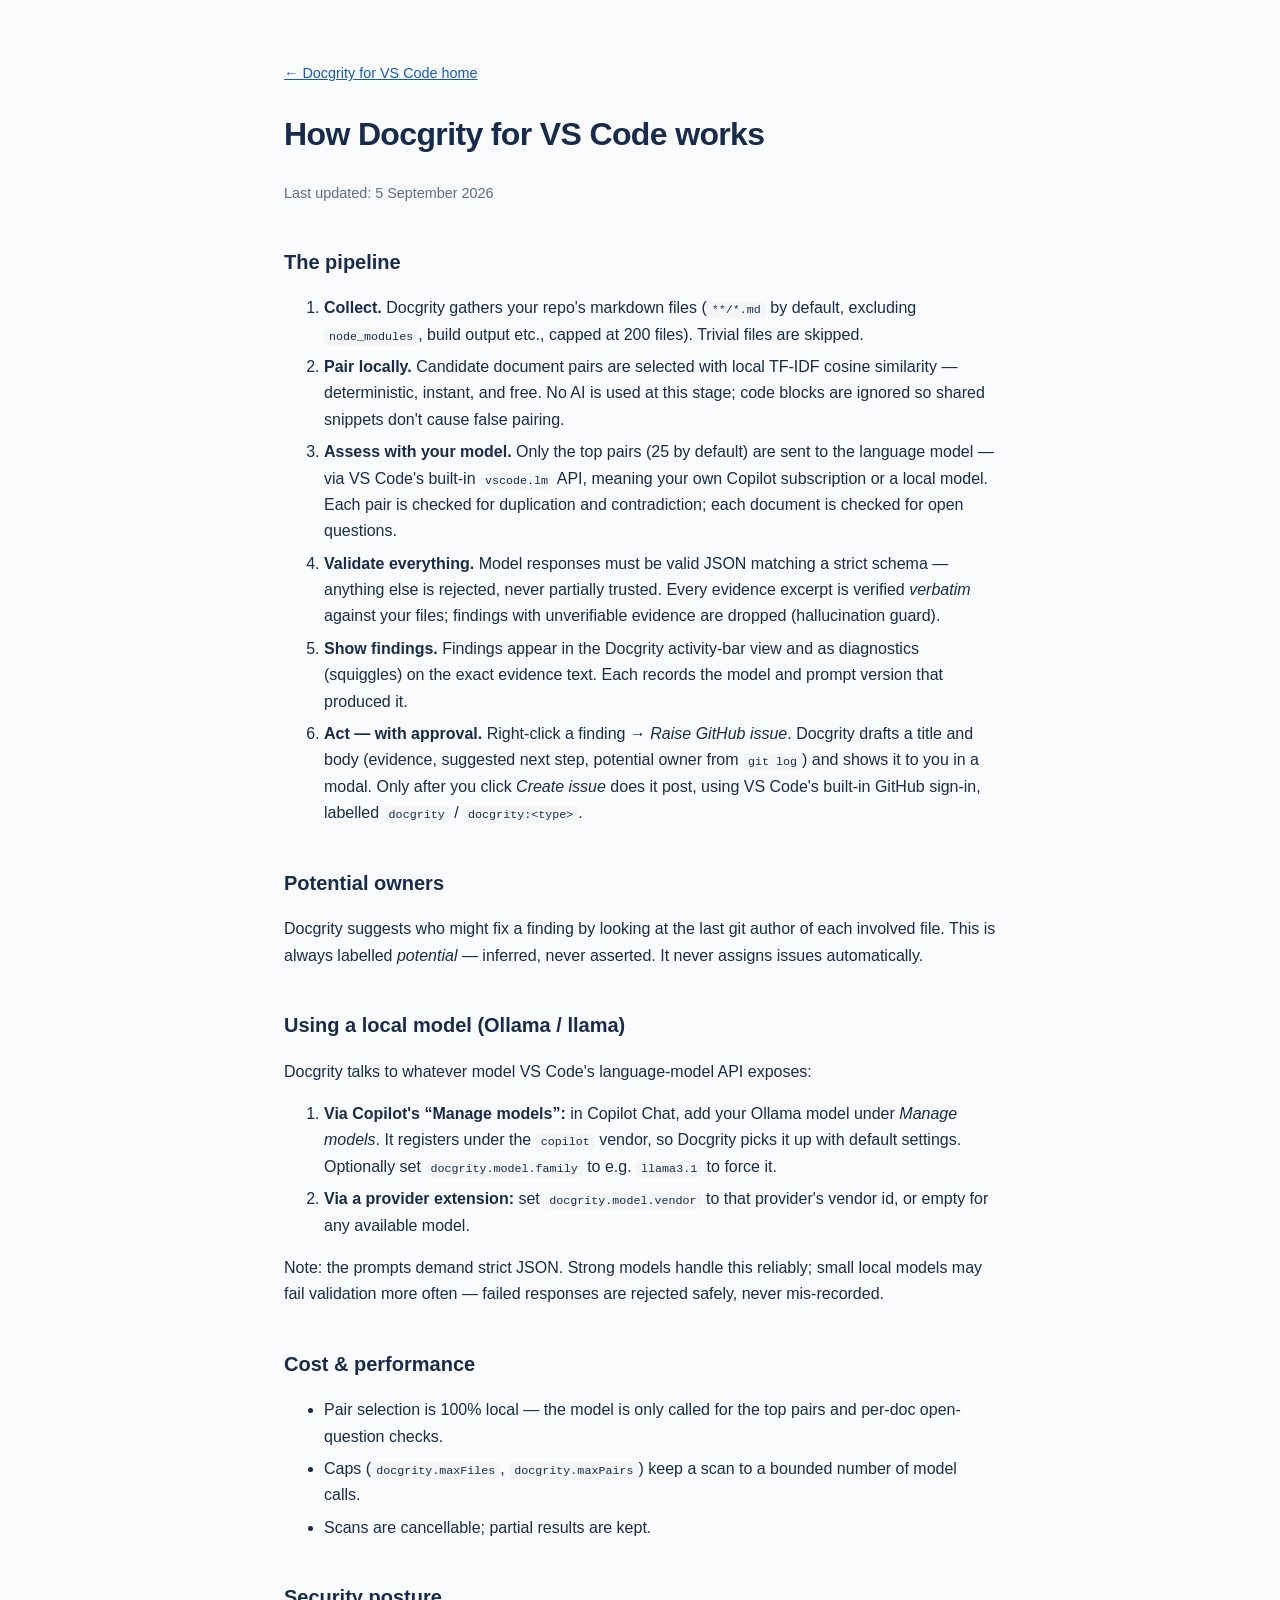
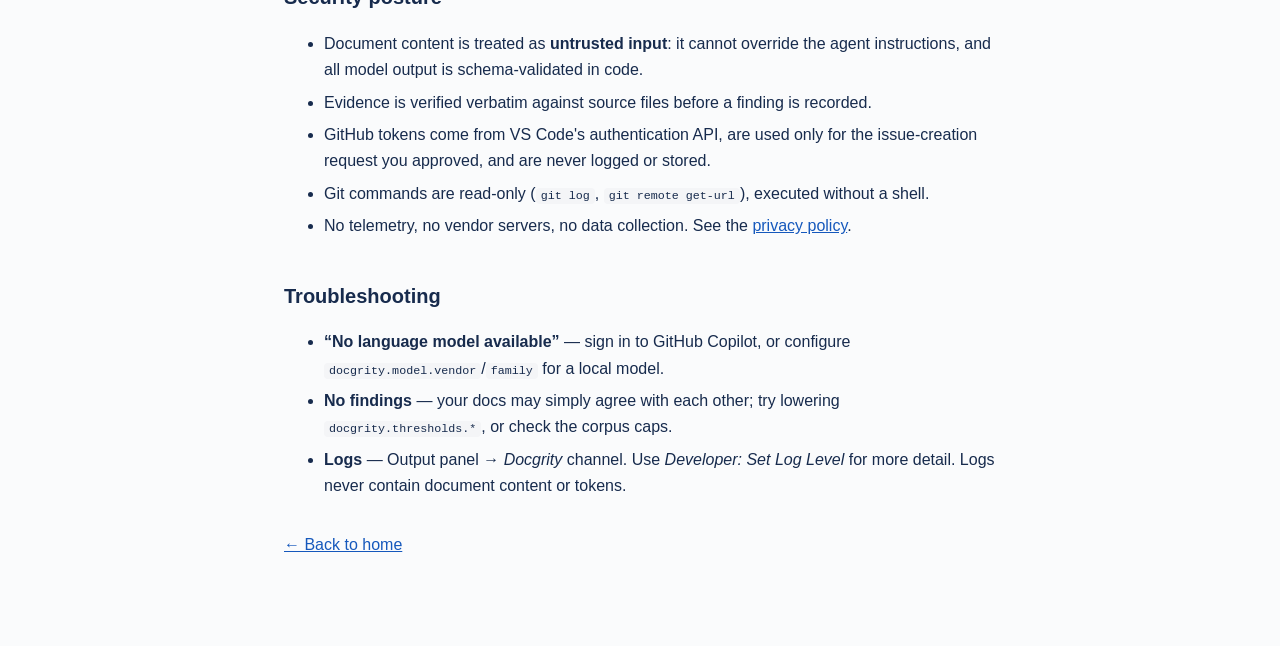
==== how-it-works.html @ 14518dd2 "Docgrity for VS Code site: setup, how it works, privacy, terms" ====
<!DOCTYPE html>
<html lang="en">
<head>
<meta charset="utf-8">
<meta name="viewport" content="width=device-width, initial-scale=1">
<title>How it works — Docgrity for VS Code</title>
<link rel="icon" type="image/png" href="logo.png">
<style>
  :root{--blue:#1558bc;--teal:#16a394;--ink:#172b4d;--muted:#5e6c84;--bg:#fafbfc}
  *{box-sizing:border-box}
  body{font-family:-apple-system,BlinkMacSystemFont,"Segoe UI",Roboto,Helvetica,Arial,sans-serif;color:var(--ink);background:var(--bg);line-height:1.65;margin:0}
  .wrap{max-width:760px;margin:0 auto;padding:48px 24px 72px}
  h1{letter-spacing:-.02em}
  h2{margin-top:2em;font-size:1.25rem}
  .updated{color:var(--muted);font-size:.9rem}
  code{background:#f4f5f7;padding:1px 5px;border-radius:4px;font-size:.9em}
  pre{background:#172b4d;color:#e6edf7;padding:14px 16px;border-radius:8px;overflow-x:auto;font-size:.88em}
  a{color:var(--blue)}
  .top{font-size:.9rem}
  ol li,ul li{margin:6px 0}
</style>
</head>
<body>
<div class="wrap">
  <p class="top"><a href="index.html">← Docgrity for VS Code home</a></p>
  <h1>How Docgrity for VS Code works</h1>
  <p class="updated">Last updated: 5 September 2026</p>

  <h2>The pipeline</h2>
  <ol>
    <li><strong>Collect.</strong> Docgrity gathers your repo's markdown files (<code>**/*.md</code> by default, excluding <code>node_modules</code>, build output etc., capped at 200 files). Trivial files are skipped.</li>
    <li><strong>Pair locally.</strong> Candidate document pairs are selected with local TF-IDF cosine similarity — deterministic, instant, and free. No AI is used at this stage; code blocks are ignored so shared snippets don't cause false pairing.</li>
    <li><strong>Assess with your model.</strong> Only the top pairs (25 by default) are sent to the language model — via VS Code's built-in <code>vscode.lm</code> API, meaning your own Copilot subscription or a local model. Each pair is checked for duplication and contradiction; each document is checked for open questions.</li>
    <li><strong>Validate everything.</strong> Model responses must be valid JSON matching a strict schema — anything else is rejected, never partially trusted. Every evidence excerpt is verified <em>verbatim</em> against your files; findings with unverifiable evidence are dropped (hallucination guard).</li>
    <li><strong>Show findings.</strong> Findings appear in the Docgrity activity-bar view and as diagnostics (squiggles) on the exact evidence text. Each records the model and prompt version that produced it.</li>
    <li><strong>Act — with approval.</strong> Right-click a finding → <em>Raise GitHub issue</em>. Docgrity drafts a title and body (evidence, suggested next step, potential owner from <code>git log</code>) and shows it to you in a modal. Only after you click <em>Create issue</em> does it post, using VS Code's built-in GitHub sign-in, labelled <code>docgrity</code> / <code>docgrity:&lt;type&gt;</code>.</li>
  </ol>

  <h2>Potential owners</h2>
  <p>Docgrity suggests who might fix a finding by looking at the last git author of each involved file. This is always labelled <em>potential</em> — inferred, never asserted. It never assigns issues automatically.</p>

  <h2 id="local-models">Using a local model (Ollama / llama)</h2>
  <p>Docgrity talks to whatever model VS Code's language-model API exposes:</p>
  <ol>
    <li><strong>Via Copilot's “Manage models”:</strong> in Copilot Chat, add your Ollama model under <em>Manage models</em>. It registers under the <code>copilot</code> vendor, so Docgrity picks it up with default settings. Optionally set <code>docgrity.model.family</code> to e.g. <code>llama3.1</code> to force it.</li>
    <li><strong>Via a provider extension:</strong> set <code>docgrity.model.vendor</code> to that provider's vendor id, or empty for any available model.</li>
  </ol>
  <p>Note: the prompts demand strict JSON. Strong models handle this reliably; small local models may fail validation more often — failed responses are rejected safely, never mis-recorded.</p>

  <h2>Cost &amp; performance</h2>
  <ul>
    <li>Pair selection is 100% local — the model is only called for the top pairs and per-doc open-question checks.</li>
    <li>Caps (<code>docgrity.maxFiles</code>, <code>docgrity.maxPairs</code>) keep a scan to a bounded number of model calls.</li>
    <li>Scans are cancellable; partial results are kept.</li>
  </ul>

  <h2>Security posture</h2>
  <ul>
    <li>Document content is treated as <strong>untrusted input</strong>: it cannot override the agent instructions, and all model output is schema-validated in code.</li>
    <li>Evidence is verified verbatim against source files before a finding is recorded.</li>
    <li>GitHub tokens come from VS Code's authentication API, are used only for the issue-creation request you approved, and are never logged or stored.</li>
    <li>Git commands are read-only (<code>git log</code>, <code>git remote get-url</code>), executed without a shell.</li>
    <li>No telemetry, no vendor servers, no data collection. See the <a href="privacy.html">privacy policy</a>.</li>
  </ul>

  <h2>Troubleshooting</h2>
  <ul>
    <li><strong>“No language model available”</strong> — sign in to GitHub Copilot, or configure <code>docgrity.model.vendor</code>/<code>family</code> for a local model.</li>
    <li><strong>No findings</strong> — your docs may simply agree with each other; try lowering <code>docgrity.thresholds.*</code>, or check the corpus caps.</li>
    <li><strong>Logs</strong> — Output panel → <em>Docgrity</em> channel. Use <em>Developer: Set Log Level</em> for more detail. Logs never contain document content or tokens.</li>
  </ul>

  <p style="margin-top:2em"><a href="index.html">← Back to home</a></p>
</div>
</body>
</html>
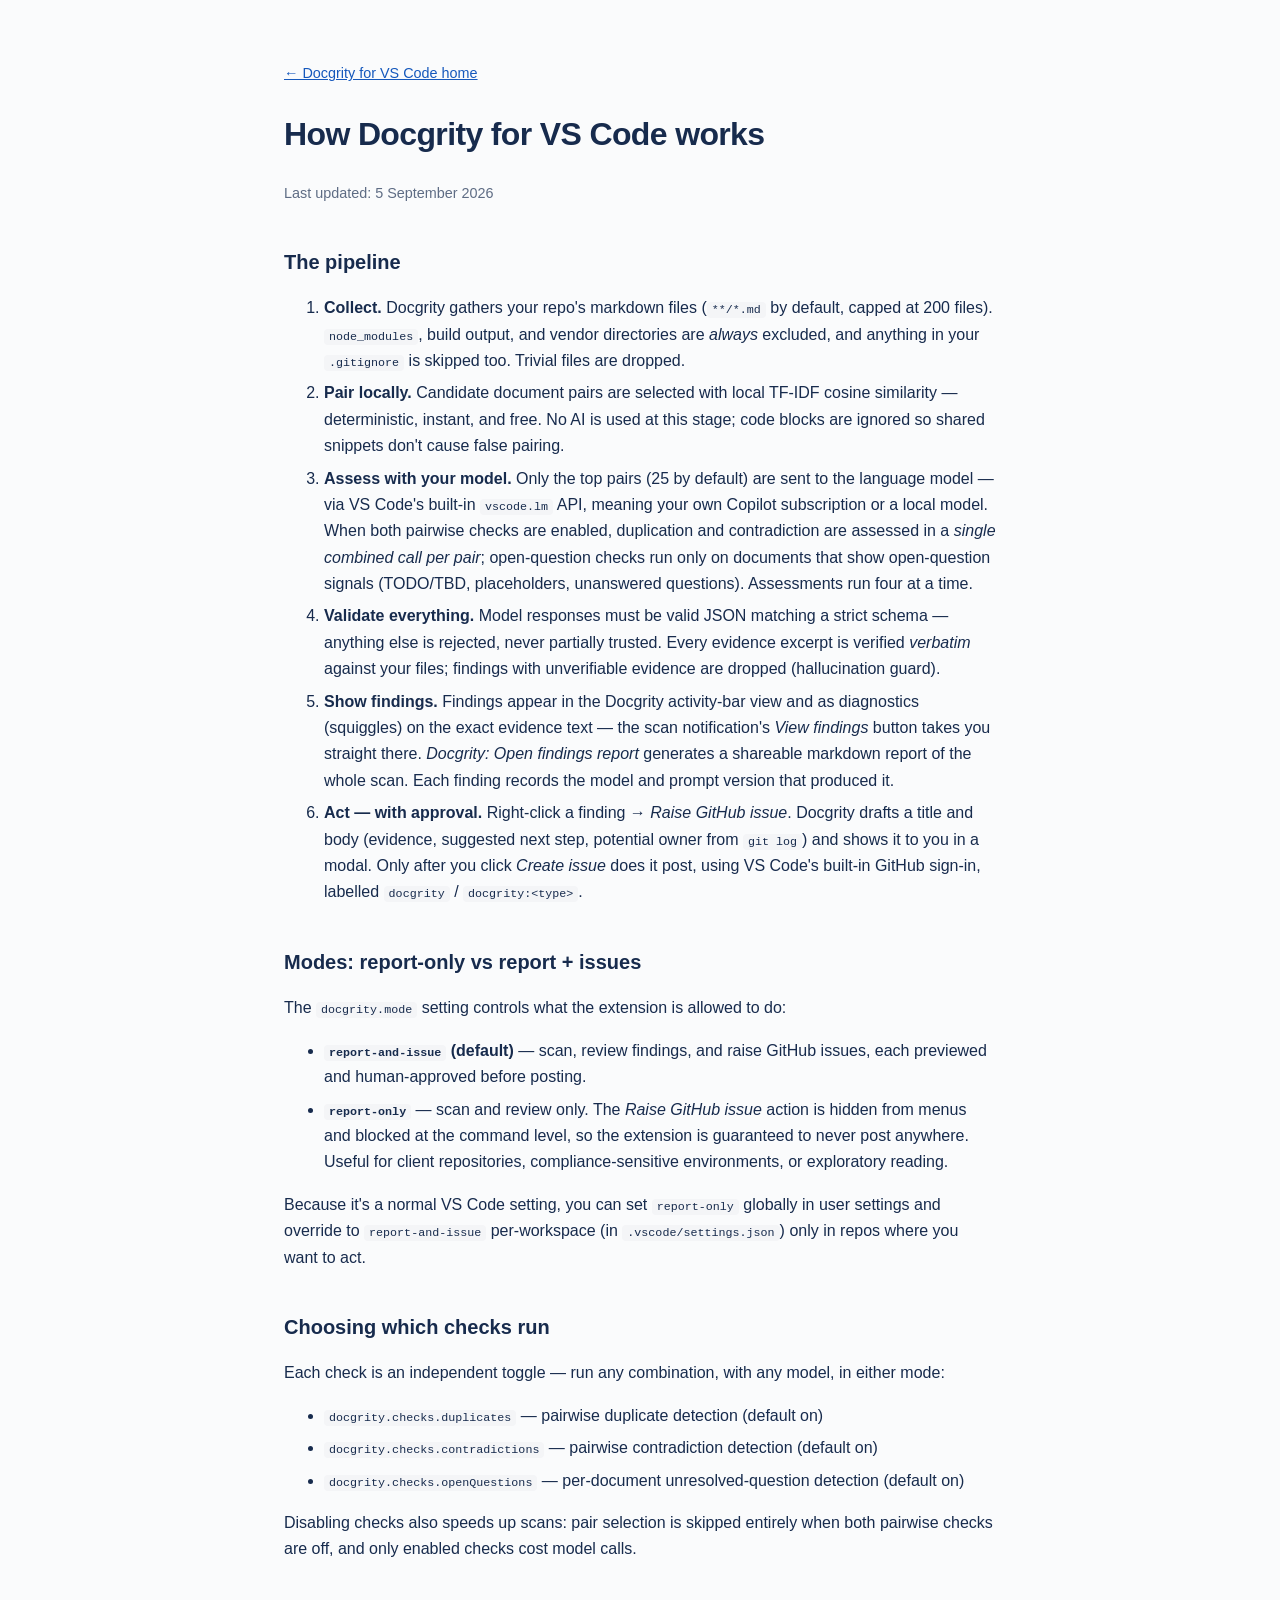
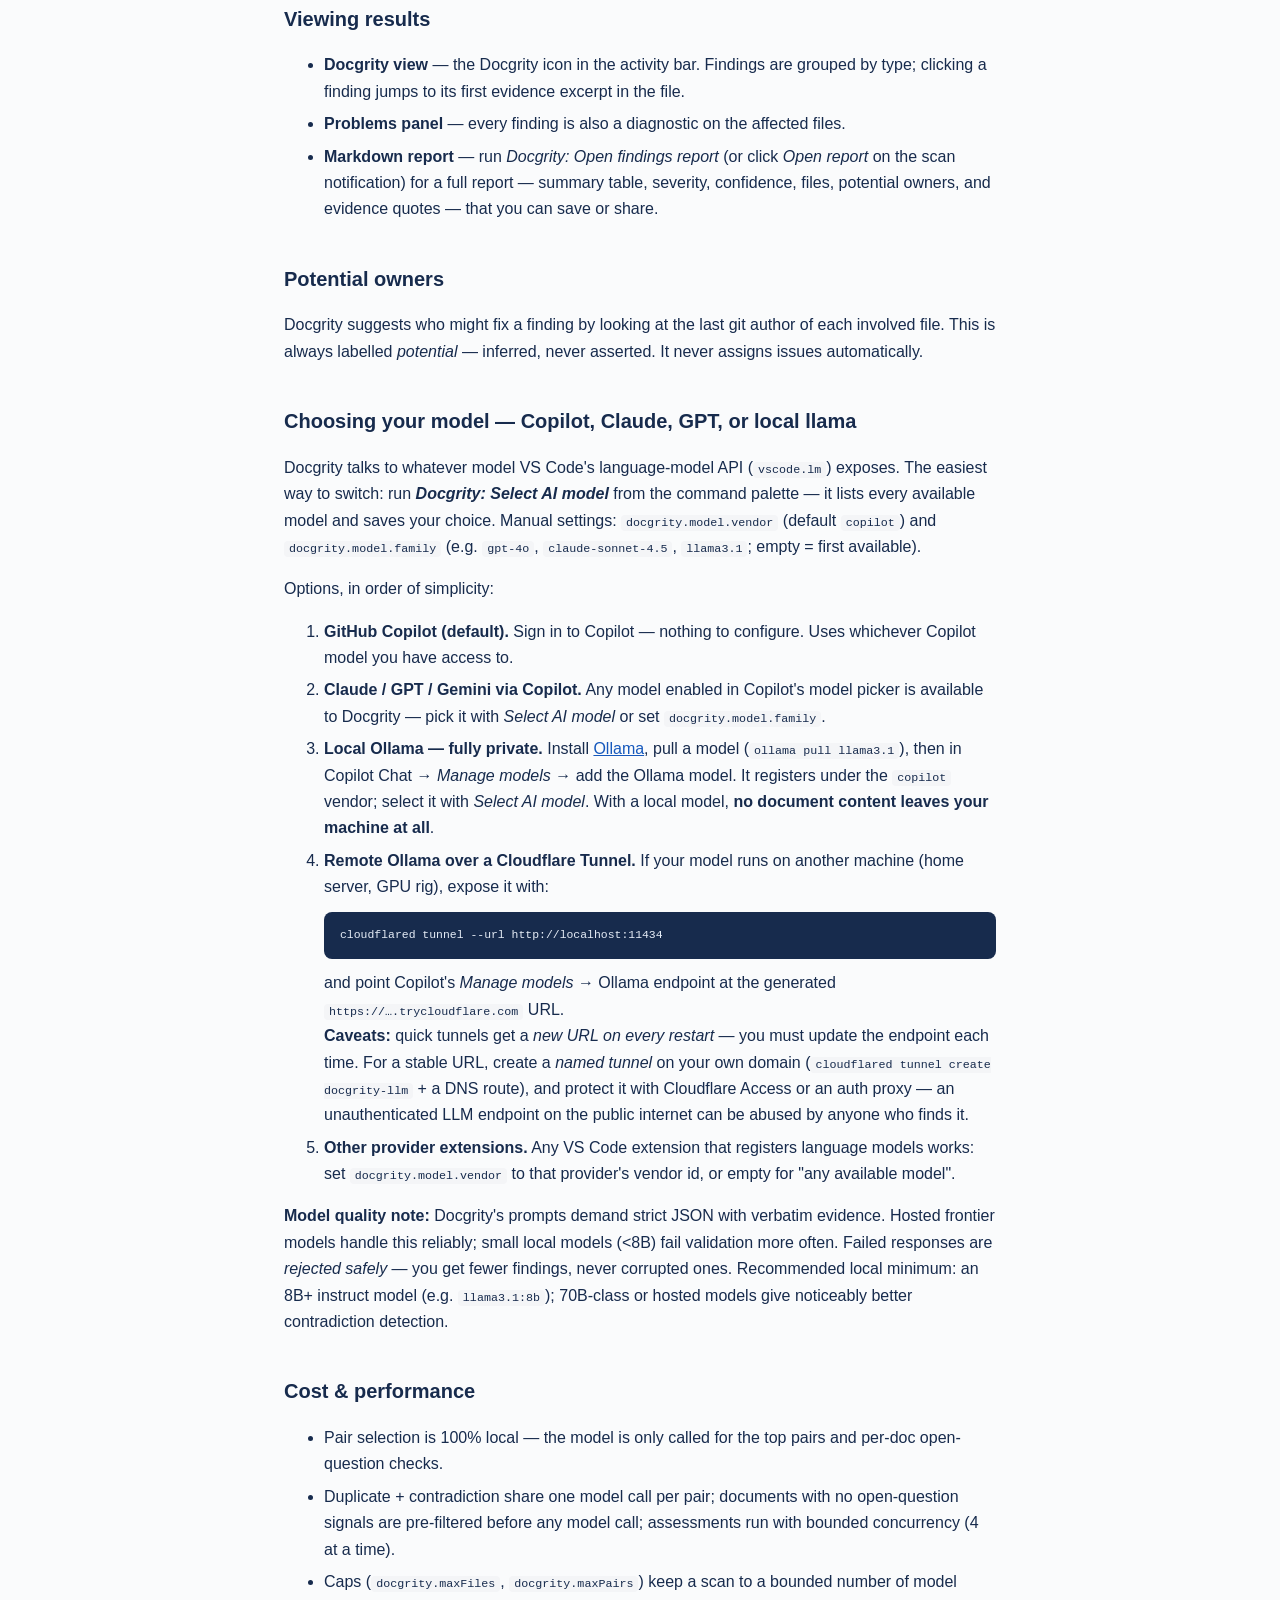
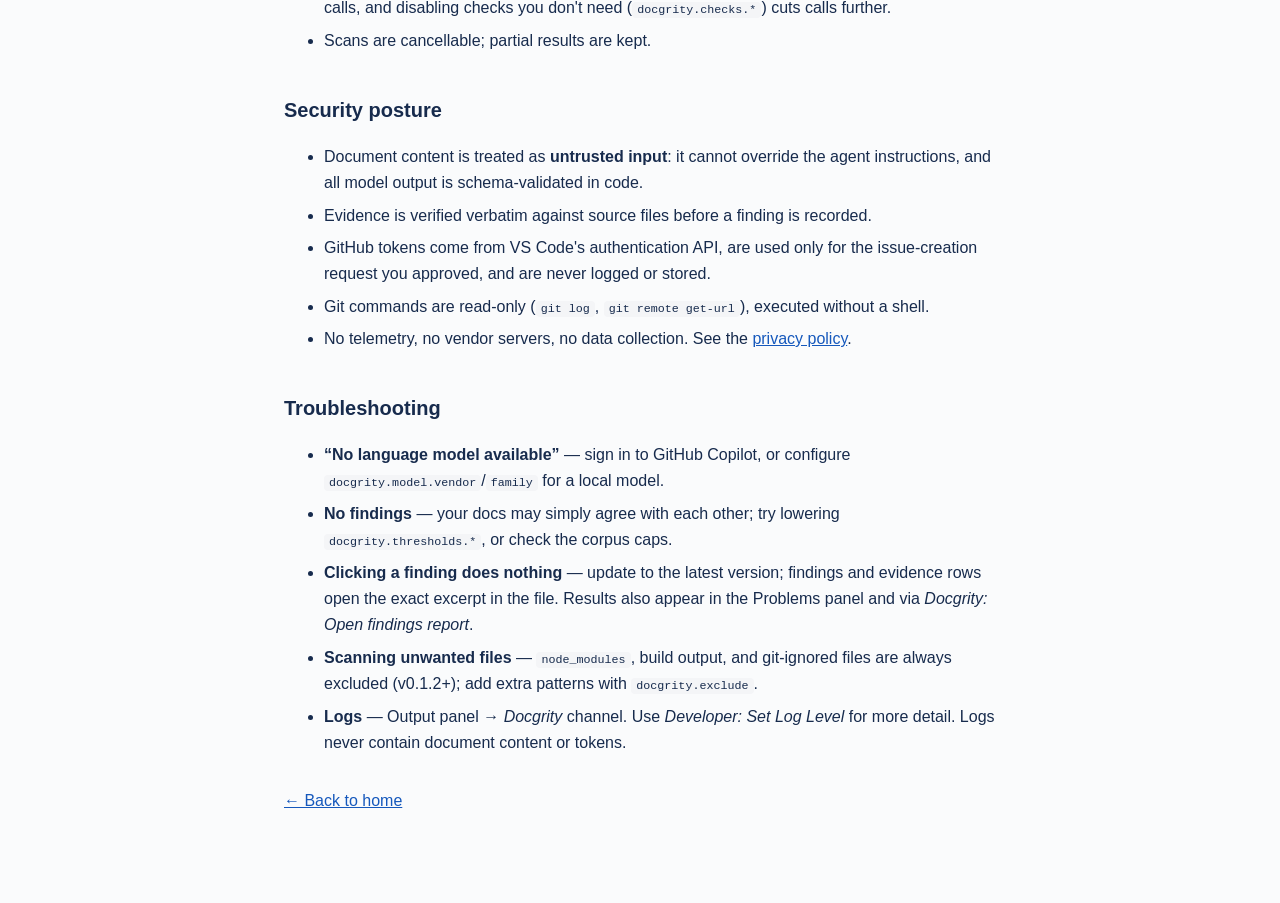
==== commit 2b024215: "Document v0.1.2: modes, per-check toggles, model options (incl. Cloudflare tunnel), markdown report," ====
--- a/how-it-works.html
+++ b/how-it-works.html
@@ -28,29 +28,75 @@
 
   <h2>The pipeline</h2>
   <ol>
-    <li><strong>Collect.</strong> Docgrity gathers your repo's markdown files (<code>**/*.md</code> by default, excluding <code>node_modules</code>, build output etc., capped at 200 files). Trivial files are skipped.</li>
+    <li><strong>Collect.</strong> Docgrity gathers your repo's markdown files (<code>**/*.md</code> by default, capped at 200 files). <code>node_modules</code>, build output, and vendor directories are <em>always</em> excluded, and anything in your <code>.gitignore</code> is skipped too. Trivial files are dropped.</li>
     <li><strong>Pair locally.</strong> Candidate document pairs are selected with local TF-IDF cosine similarity — deterministic, instant, and free. No AI is used at this stage; code blocks are ignored so shared snippets don't cause false pairing.</li>
-    <li><strong>Assess with your model.</strong> Only the top pairs (25 by default) are sent to the language model — via VS Code's built-in <code>vscode.lm</code> API, meaning your own Copilot subscription or a local model. Each pair is checked for duplication and contradiction; each document is checked for open questions.</li>
+    <li><strong>Assess with your model.</strong> Only the top pairs (25 by default) are sent to the language model — via VS Code's built-in <code>vscode.lm</code> API, meaning your own Copilot subscription or a local model. When both pairwise checks are enabled, duplication and contradiction are assessed in a <em>single combined call per pair</em>; open-question checks run only on documents that show open-question signals (TODO/TBD, placeholders, unanswered questions). Assessments run four at a time.</li>
     <li><strong>Validate everything.</strong> Model responses must be valid JSON matching a strict schema — anything else is rejected, never partially trusted. Every evidence excerpt is verified <em>verbatim</em> against your files; findings with unverifiable evidence are dropped (hallucination guard).</li>
-    <li><strong>Show findings.</strong> Findings appear in the Docgrity activity-bar view and as diagnostics (squiggles) on the exact evidence text. Each records the model and prompt version that produced it.</li>
+    <li><strong>Show findings.</strong> Findings appear in the Docgrity activity-bar view and as diagnostics (squiggles) on the exact evidence text — the scan notification's <em>View findings</em> button takes you straight there. <em>Docgrity: Open findings report</em> generates a shareable markdown report of the whole scan. Each finding records the model and prompt version that produced it.</li>
     <li><strong>Act — with approval.</strong> Right-click a finding → <em>Raise GitHub issue</em>. Docgrity drafts a title and body (evidence, suggested next step, potential owner from <code>git log</code>) and shows it to you in a modal. Only after you click <em>Create issue</em> does it post, using VS Code's built-in GitHub sign-in, labelled <code>docgrity</code> / <code>docgrity:&lt;type&gt;</code>.</li>
   </ol>
+
+  <h2>Modes: report-only vs report + issues</h2>
+  <p>The <code>docgrity.mode</code> setting controls what the extension is allowed to do:</p>
+  <ul>
+    <li><strong><code>report-and-issue</code> (default)</strong> — scan, review findings, and raise GitHub issues, each previewed and human-approved before posting.</li>
+    <li><strong><code>report-only</code></strong> — scan and review only. The <em>Raise GitHub issue</em> action is hidden from menus and blocked at the command level, so the extension is guaranteed to never post anywhere. Useful for client repositories, compliance-sensitive environments, or exploratory reading.</li>
+  </ul>
+  <p>Because it's a normal VS Code setting, you can set <code>report-only</code> globally in user
+  settings and override to <code>report-and-issue</code> per-workspace (in
+  <code>.vscode/settings.json</code>) only in repos where you want to act.</p>
+
+  <h2>Choosing which checks run</h2>
+  <p>Each check is an independent toggle — run any combination, with any model, in either mode:</p>
+  <ul>
+    <li><code>docgrity.checks.duplicates</code> — pairwise duplicate detection (default on)</li>
+    <li><code>docgrity.checks.contradictions</code> — pairwise contradiction detection (default on)</li>
+    <li><code>docgrity.checks.openQuestions</code> — per-document unresolved-question detection (default on)</li>
+  </ul>
+  <p>Disabling checks also speeds up scans: pair selection is skipped entirely when both
+  pairwise checks are off, and only enabled checks cost model calls.</p>
+
+  <h2>Viewing results</h2>
+  <ul>
+    <li><strong>Docgrity view</strong> — the Docgrity icon in the activity bar. Findings are grouped by type; clicking a finding jumps to its first evidence excerpt in the file.</li>
+    <li><strong>Problems panel</strong> — every finding is also a diagnostic on the affected files.</li>
+    <li><strong>Markdown report</strong> — run <em>Docgrity: Open findings report</em> (or click <em>Open report</em> on the scan notification) for a full report — summary table, severity, confidence, files, potential owners, and evidence quotes — that you can save or share.</li>
+  </ul>
 
   <h2>Potential owners</h2>
   <p>Docgrity suggests who might fix a finding by looking at the last git author of each involved file. This is always labelled <em>potential</em> — inferred, never asserted. It never assigns issues automatically.</p>
 
-  <h2 id="local-models">Using a local model (Ollama / llama)</h2>
-  <p>Docgrity talks to whatever model VS Code's language-model API exposes:</p>
+  <h2 id="models">Choosing your model — Copilot, Claude, GPT, or local llama</h2>
+  <p>Docgrity talks to whatever model VS Code's language-model API (<code>vscode.lm</code>) exposes.
+  The easiest way to switch: run <strong><em>Docgrity: Select AI model</em></strong> from the command
+  palette — it lists every available model and saves your choice. Manual settings:
+  <code>docgrity.model.vendor</code> (default <code>copilot</code>) and
+  <code>docgrity.model.family</code> (e.g. <code>gpt-4o</code>, <code>claude-sonnet-4.5</code>,
+  <code>llama3.1</code>; empty = first available).</p>
+
+  <p>Options, in order of simplicity:</p>
   <ol>
-    <li><strong>Via Copilot's “Manage models”:</strong> in Copilot Chat, add your Ollama model under <em>Manage models</em>. It registers under the <code>copilot</code> vendor, so Docgrity picks it up with default settings. Optionally set <code>docgrity.model.family</code> to e.g. <code>llama3.1</code> to force it.</li>
-    <li><strong>Via a provider extension:</strong> set <code>docgrity.model.vendor</code> to that provider's vendor id, or empty for any available model.</li>
+    <li><strong>GitHub Copilot (default).</strong> Sign in to Copilot — nothing to configure. Uses whichever Copilot model you have access to.</li>
+    <li><strong>Claude / GPT / Gemini via Copilot.</strong> Any model enabled in Copilot's model picker is available to Docgrity — pick it with <em>Select AI model</em> or set <code>docgrity.model.family</code>.</li>
+    <li id="local-models"><strong>Local Ollama — fully private.</strong> Install <a href="https://ollama.com">Ollama</a>, pull a model (<code>ollama pull llama3.1</code>), then in Copilot Chat → <em>Manage models</em> → add the Ollama model. It registers under the <code>copilot</code> vendor; select it with <em>Select AI model</em>. With a local model, <strong>no document content leaves your machine at all</strong>.</li>
+    <li><strong>Remote Ollama over a Cloudflare Tunnel.</strong> If your model runs on another machine (home server, GPU rig), expose it with:
+      <pre>cloudflared tunnel --url http://localhost:11434</pre>
+      and point Copilot's <em>Manage models</em> → Ollama endpoint at the generated <code>https://….trycloudflare.com</code> URL.
+      <br><strong>Caveats:</strong> quick tunnels get a <em>new URL on every restart</em> — you must update the endpoint each time. For a stable URL, create a <em>named tunnel</em> on your own domain (<code>cloudflared tunnel create docgrity-llm</code> + a DNS route), and protect it with Cloudflare Access or an auth proxy — an unauthenticated LLM endpoint on the public internet can be abused by anyone who finds it.</li>
+    <li><strong>Other provider extensions.</strong> Any VS Code extension that registers language models works: set <code>docgrity.model.vendor</code> to that provider's vendor id, or empty for "any available model".</li>
   </ol>
-  <p>Note: the prompts demand strict JSON. Strong models handle this reliably; small local models may fail validation more often — failed responses are rejected safely, never mis-recorded.</p>
+
+  <p><strong>Model quality note:</strong> Docgrity's prompts demand strict JSON with verbatim evidence.
+  Hosted frontier models handle this reliably; small local models (&lt;8B) fail validation more often.
+  Failed responses are <em>rejected safely</em> — you get fewer findings, never corrupted ones.
+  Recommended local minimum: an 8B+ instruct model (e.g. <code>llama3.1:8b</code>); 70B-class or hosted
+  models give noticeably better contradiction detection.</p>
 
   <h2>Cost &amp; performance</h2>
   <ul>
     <li>Pair selection is 100% local — the model is only called for the top pairs and per-doc open-question checks.</li>
-    <li>Caps (<code>docgrity.maxFiles</code>, <code>docgrity.maxPairs</code>) keep a scan to a bounded number of model calls.</li>
+    <li>Duplicate + contradiction share one model call per pair; documents with no open-question signals are pre-filtered before any model call; assessments run with bounded concurrency (4 at a time).</li>
+    <li>Caps (<code>docgrity.maxFiles</code>, <code>docgrity.maxPairs</code>) keep a scan to a bounded number of model calls, and disabling checks you don't need (<code>docgrity.checks.*</code>) cuts calls further.</li>
     <li>Scans are cancellable; partial results are kept.</li>
   </ul>
 
@@ -67,6 +113,8 @@
   <ul>
     <li><strong>“No language model available”</strong> — sign in to GitHub Copilot, or configure <code>docgrity.model.vendor</code>/<code>family</code> for a local model.</li>
     <li><strong>No findings</strong> — your docs may simply agree with each other; try lowering <code>docgrity.thresholds.*</code>, or check the corpus caps.</li>
+    <li><strong>Clicking a finding does nothing</strong> — update to the latest version; findings and evidence rows open the exact excerpt in the file. Results also appear in the Problems panel and via <em>Docgrity: Open findings report</em>.</li>
+    <li><strong>Scanning unwanted files</strong> — <code>node_modules</code>, build output, and git-ignored files are always excluded (v0.1.2+); add extra patterns with <code>docgrity.exclude</code>.</li>
     <li><strong>Logs</strong> — Output panel → <em>Docgrity</em> channel. Use <em>Developer: Set Log Level</em> for more detail. Logs never contain document content or tokens.</li>
   </ul>
 
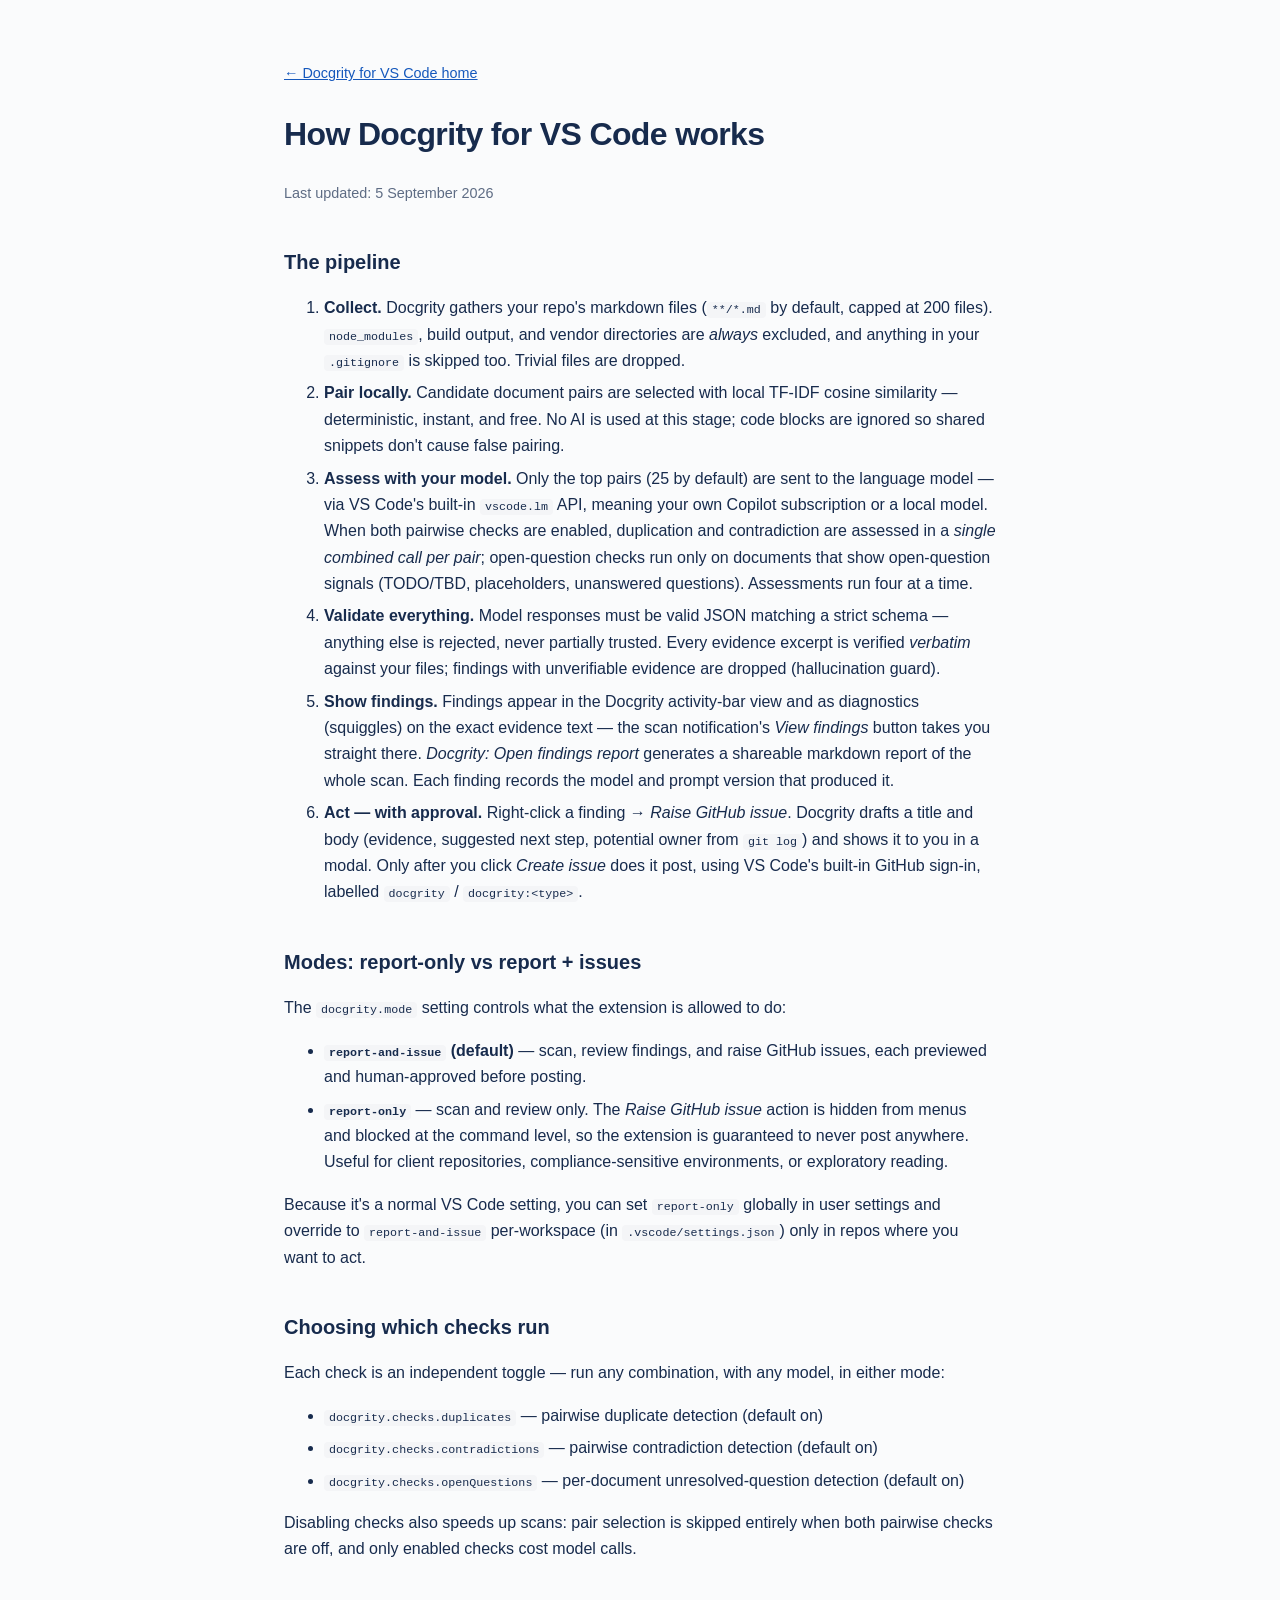
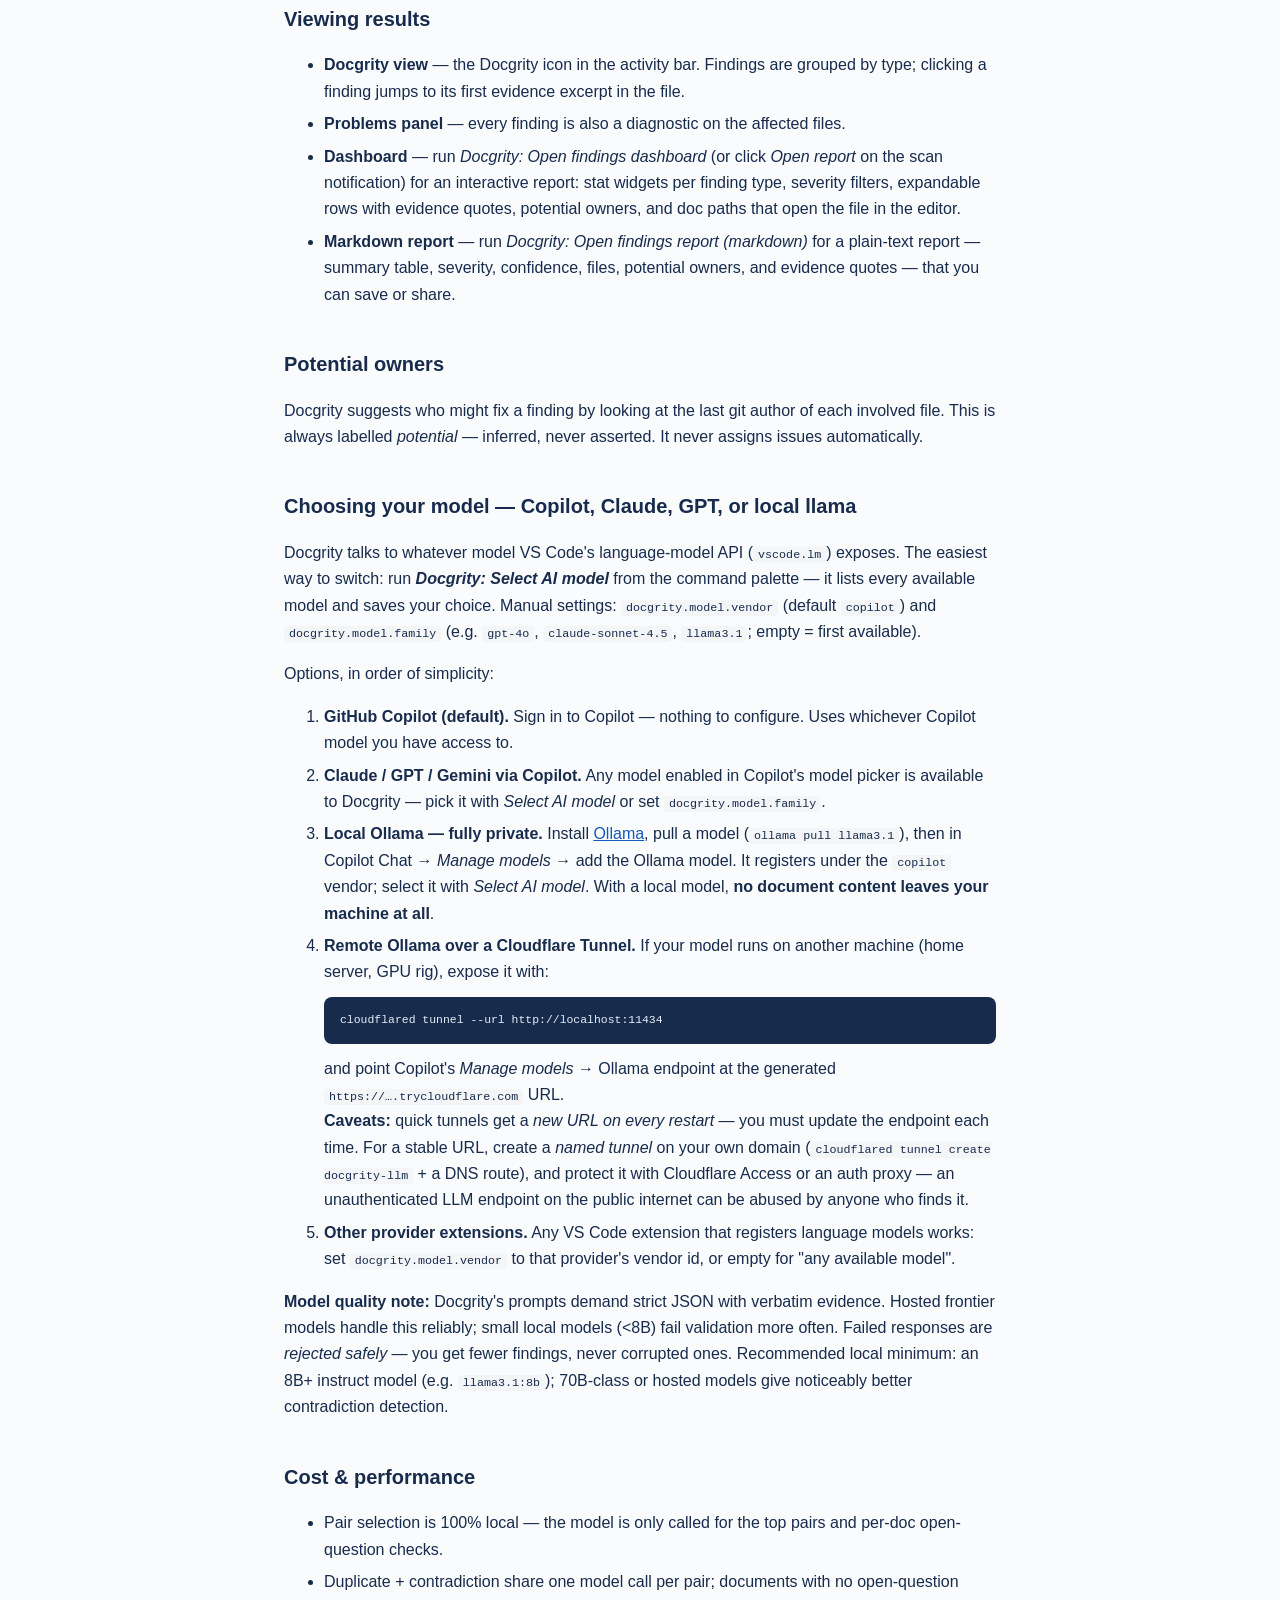
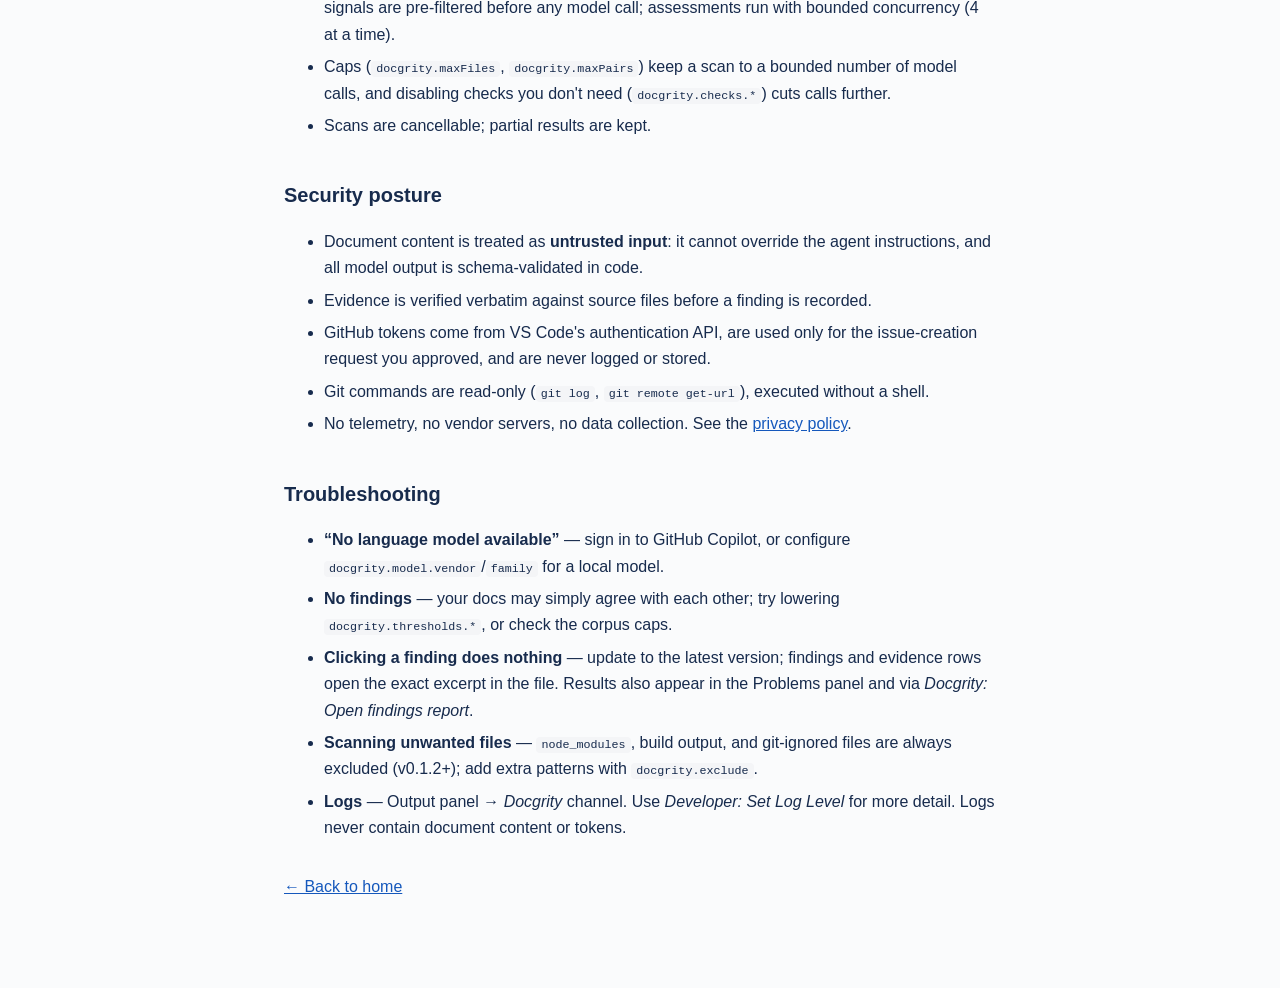
==== commit 6f4a0f70: "Add CLI/Action section (npm i -g docgrity); document findings dashboard" ====
--- a/how-it-works.html
+++ b/how-it-works.html
@@ -60,7 +60,8 @@
   <ul>
     <li><strong>Docgrity view</strong> — the Docgrity icon in the activity bar. Findings are grouped by type; clicking a finding jumps to its first evidence excerpt in the file.</li>
     <li><strong>Problems panel</strong> — every finding is also a diagnostic on the affected files.</li>
-    <li><strong>Markdown report</strong> — run <em>Docgrity: Open findings report</em> (or click <em>Open report</em> on the scan notification) for a full report — summary table, severity, confidence, files, potential owners, and evidence quotes — that you can save or share.</li>
+    <li><strong>Dashboard</strong> — run <em>Docgrity: Open findings dashboard</em> (or click <em>Open report</em> on the scan notification) for an interactive report: stat widgets per finding type, severity filters, expandable rows with evidence quotes, potential owners, and doc paths that open the file in the editor.</li>
+    <li><strong>Markdown report</strong> — run <em>Docgrity: Open findings report (markdown)</em> for a plain-text report — summary table, severity, confidence, files, potential owners, and evidence quotes — that you can save or share.</li>
   </ul>
 
   <h2>Potential owners</h2>
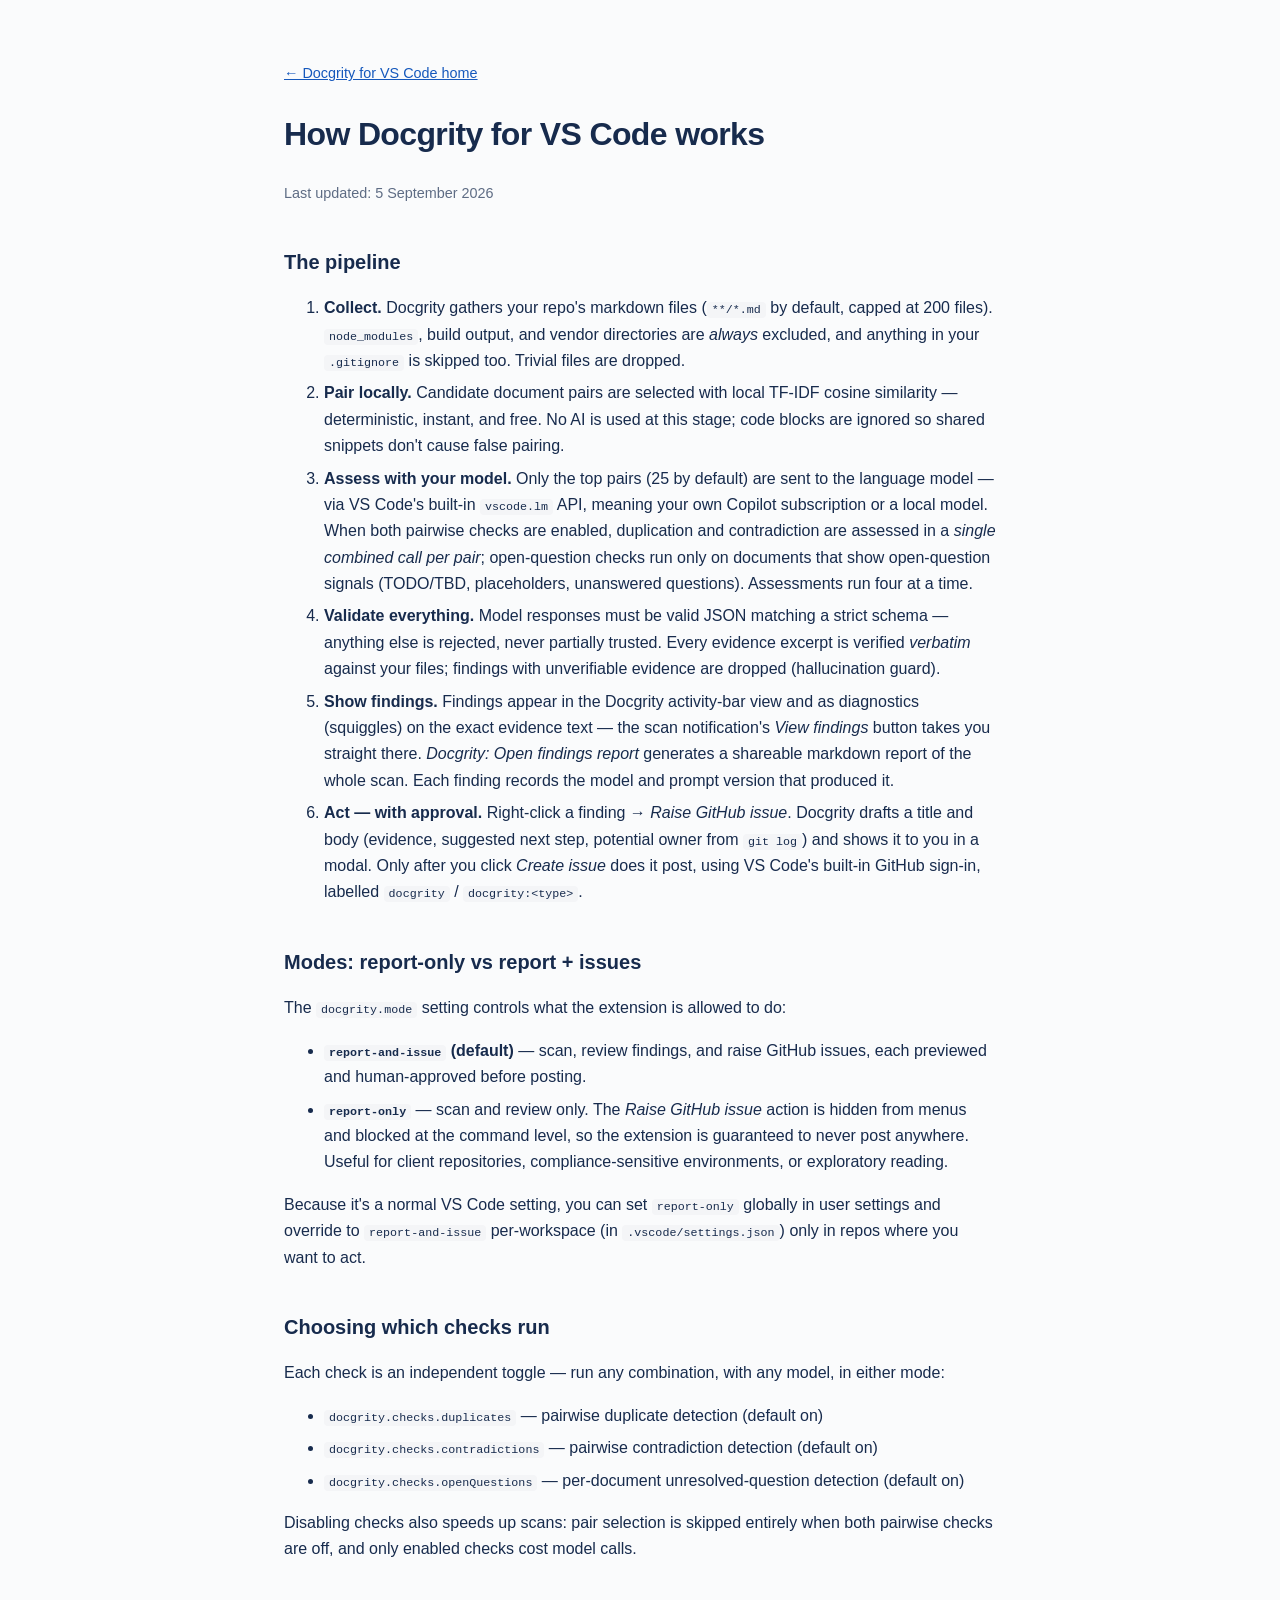
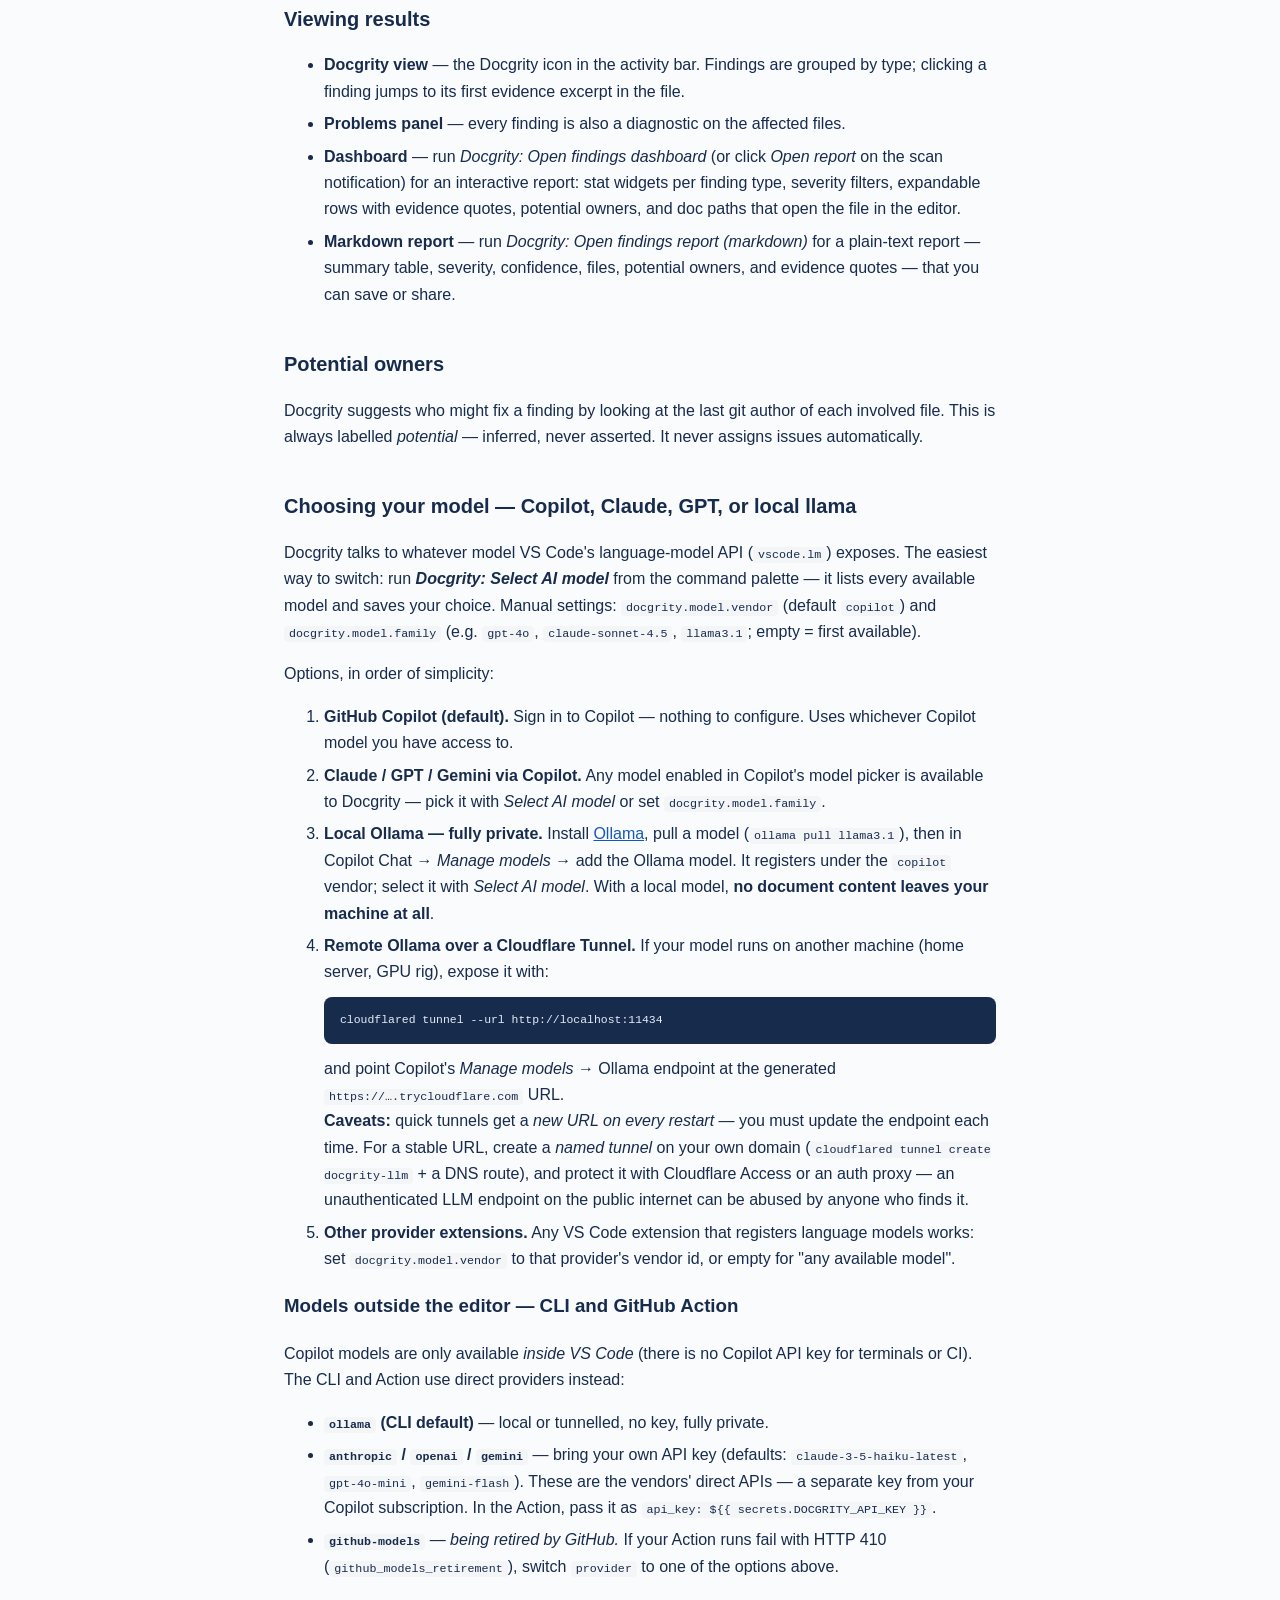
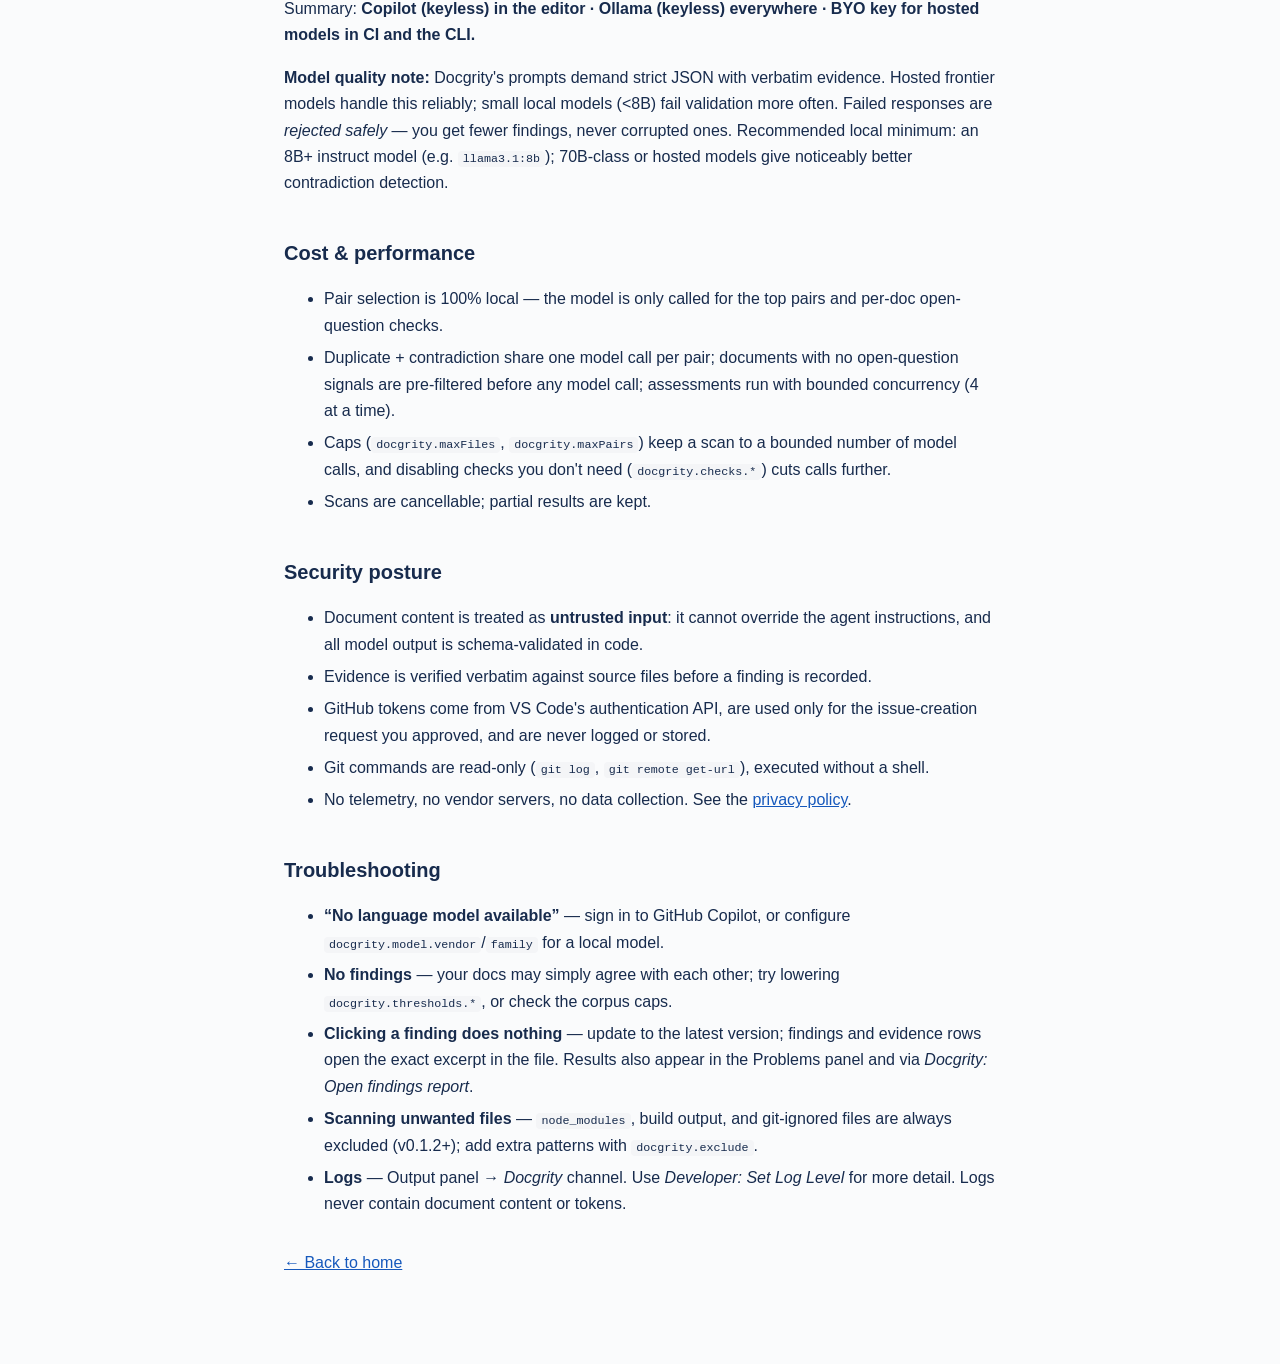
==== commit 835e5f79: "Document model availability per surface: Copilot in-editor only, ollama/BYO-key for CLI+Action, GitH" ====
--- a/how-it-works.html
+++ b/how-it-works.html
@@ -87,6 +87,21 @@
     <li><strong>Other provider extensions.</strong> Any VS Code extension that registers language models works: set <code>docgrity.model.vendor</code> to that provider's vendor id, or empty for "any available model".</li>
   </ol>
 
+  <h3 id="providers-cli">Models outside the editor — CLI and GitHub Action</h3>
+  <p>Copilot models are only available <em>inside VS Code</em> (there is no Copilot API key for
+  terminals or CI). The CLI and Action use direct providers instead:</p>
+  <ul>
+    <li><strong><code>ollama</code> (CLI default)</strong> — local or tunnelled, no key, fully private.</li>
+    <li><strong><code>anthropic</code> / <code>openai</code> / <code>gemini</code></strong> — bring your own API key
+      (defaults: <code>claude-3-5-haiku-latest</code>, <code>gpt-4o-mini</code>, <code>gemini-flash</code>). These are the
+      vendors' direct APIs — a separate key from your Copilot subscription. In the Action, pass it as
+      <code>api_key: ${{ secrets.DOCGRITY_API_KEY }}</code>.</li>
+    <li><strong><code>github-models</code></strong> — <em>being retired by GitHub.</em> If your Action runs fail with
+      HTTP 410 (<code>github_models_retirement</code>), switch <code>provider</code> to one of the options above.</li>
+  </ul>
+  <p>Summary: <strong>Copilot (keyless) in the editor · Ollama (keyless) everywhere · BYO key for hosted
+  models in CI and the CLI.</strong></p>
+
   <p><strong>Model quality note:</strong> Docgrity's prompts demand strict JSON with verbatim evidence.
   Hosted frontier models handle this reliably; small local models (&lt;8B) fail validation more often.
   Failed responses are <em>rejected safely</em> — you get fewer findings, never corrupted ones.
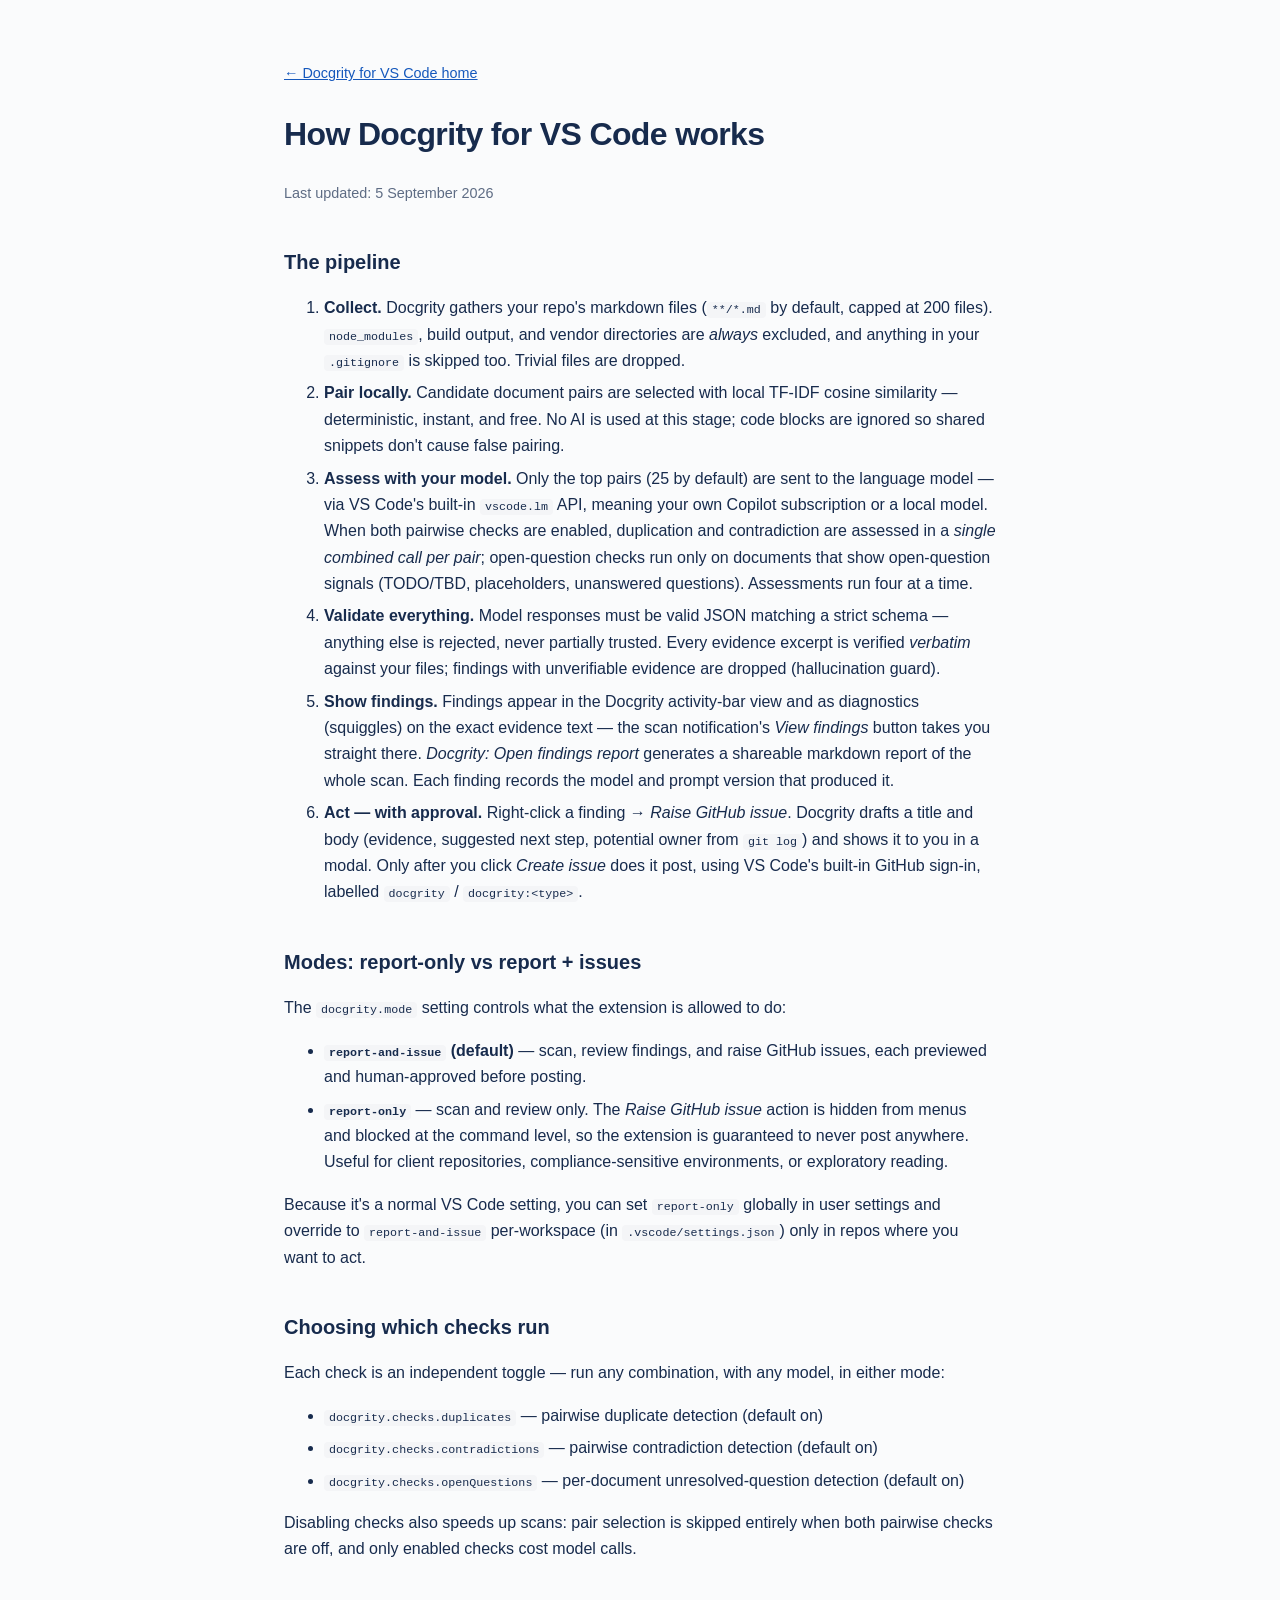
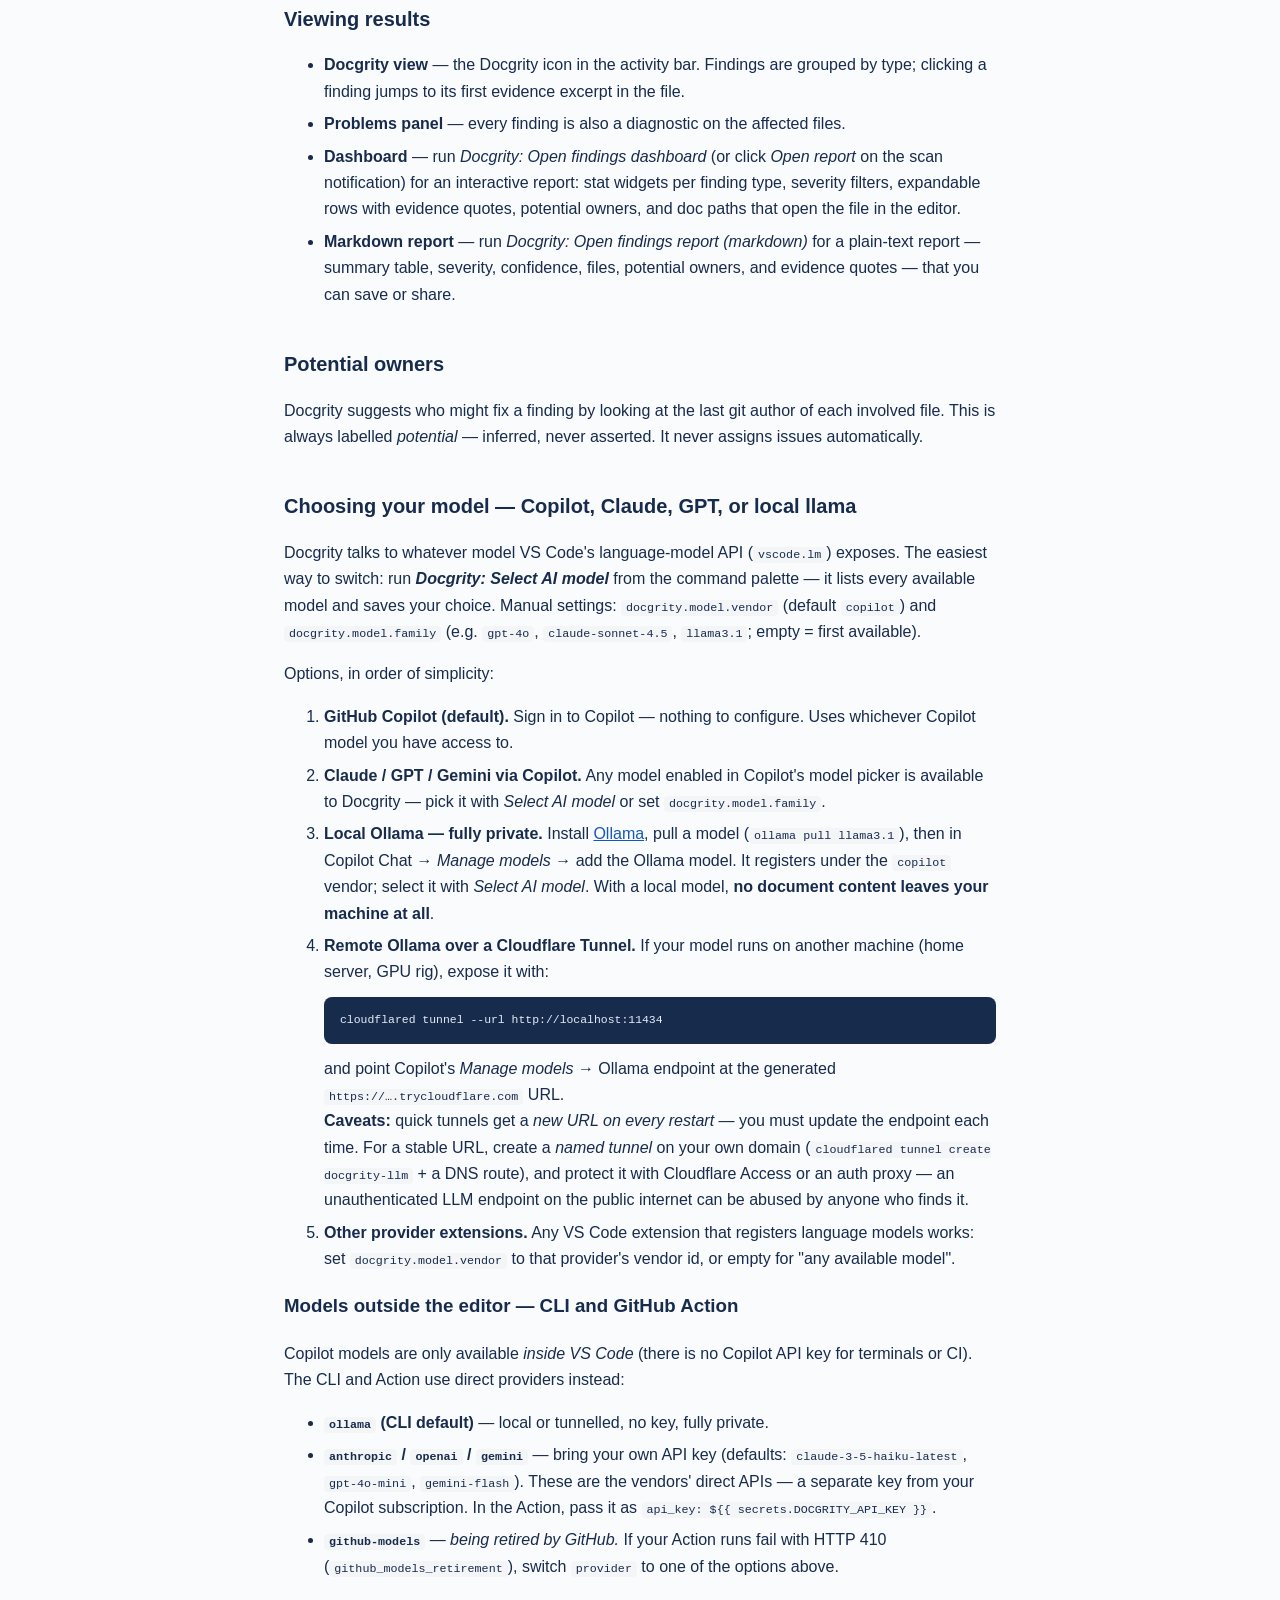
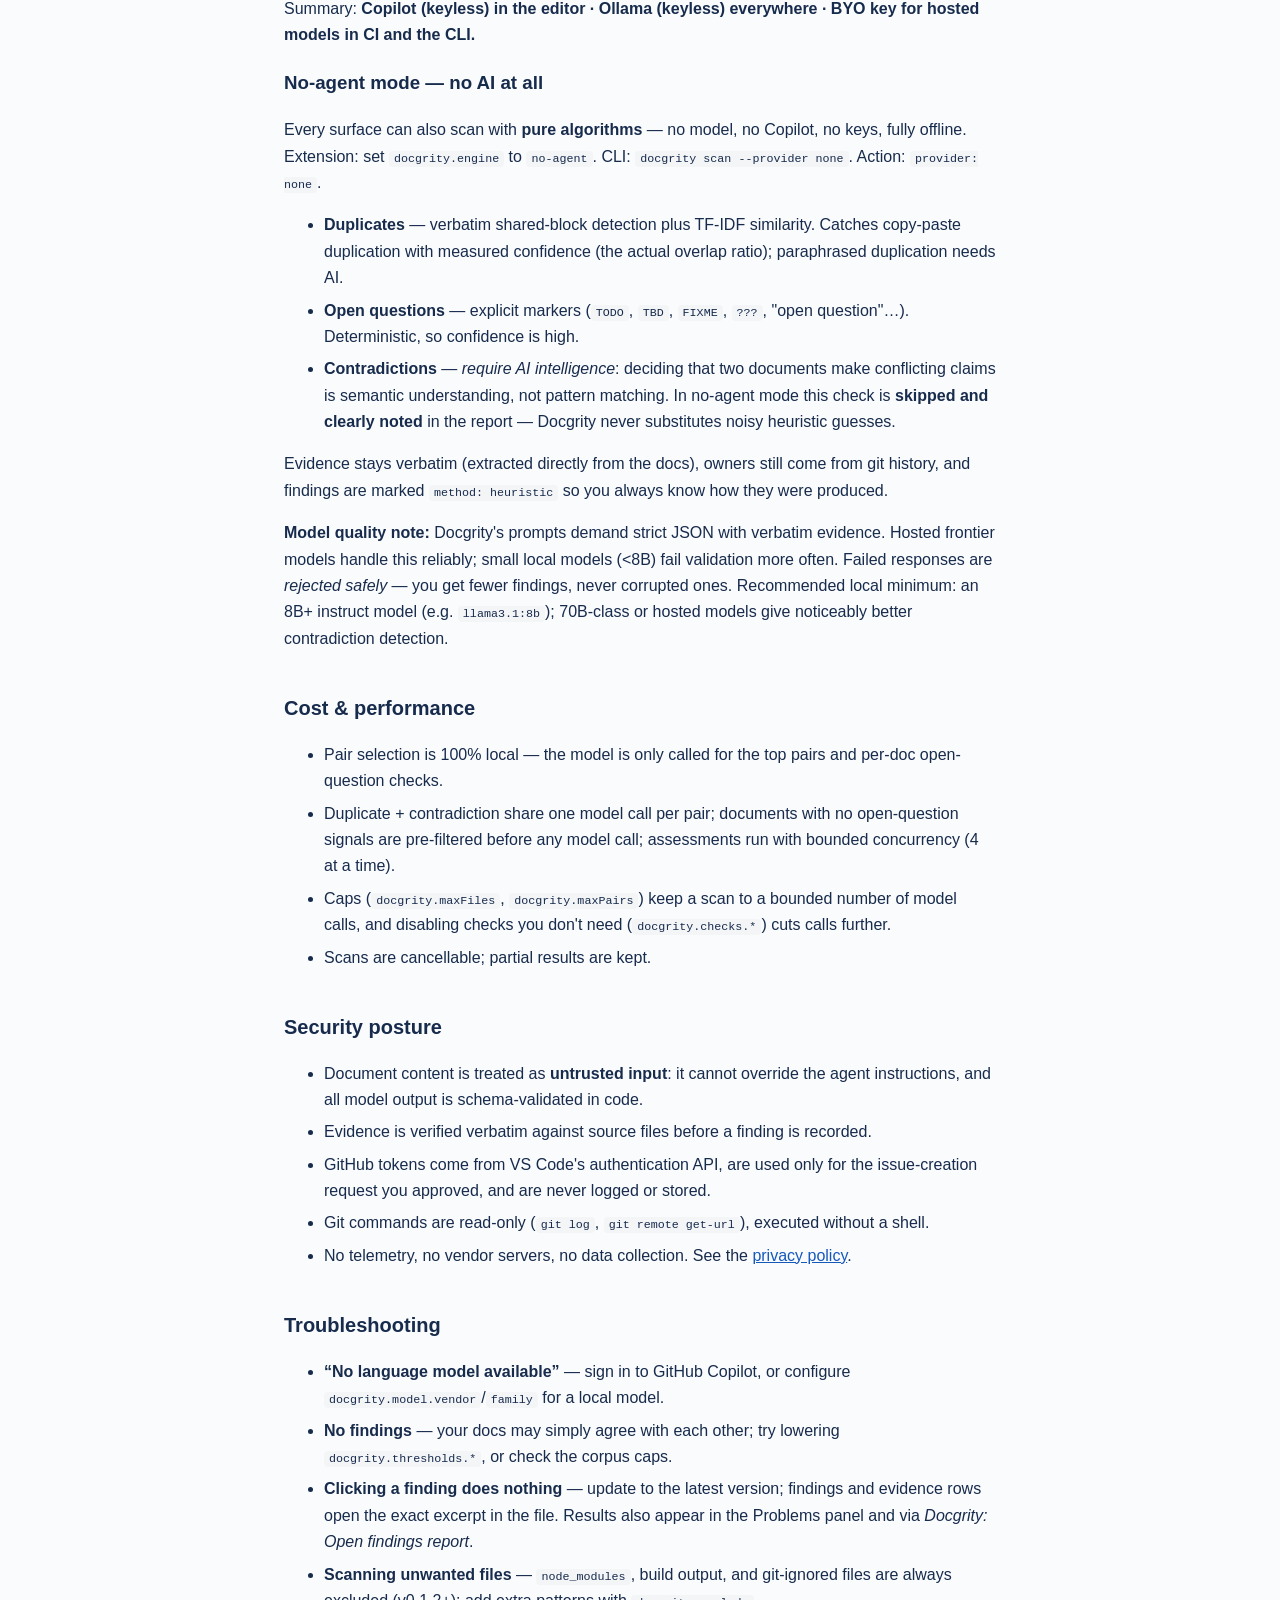
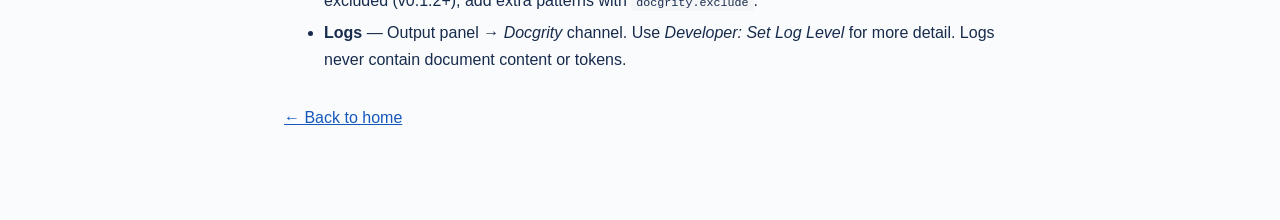
==== commit ffaf133b: "Document no-agent mode: algorithmic duplicates + open questions; contradictions require AI" ====
--- a/how-it-works.html
+++ b/how-it-works.html
@@ -102,6 +102,24 @@
   <p>Summary: <strong>Copilot (keyless) in the editor · Ollama (keyless) everywhere · BYO key for hosted
   models in CI and the CLI.</strong></p>
 
+  <h3 id="no-agent">No-agent mode — no AI at all</h3>
+  <p>Every surface can also scan with <strong>pure algorithms</strong> — no model, no Copilot, no keys,
+  fully offline. Extension: set <code>docgrity.engine</code> to <code>no-agent</code>. CLI:
+  <code>docgrity scan --provider none</code>. Action: <code>provider: none</code>.</p>
+  <ul>
+    <li><strong>Duplicates</strong> — verbatim shared-block detection plus TF-IDF similarity. Catches
+      copy-paste duplication with measured confidence (the actual overlap ratio); paraphrased
+      duplication needs AI.</li>
+    <li><strong>Open questions</strong> — explicit markers (<code>TODO</code>, <code>TBD</code>,
+      <code>FIXME</code>, <code>???</code>, "open question"…). Deterministic, so confidence is high.</li>
+    <li><strong>Contradictions</strong> — <em>require AI intelligence</em>: deciding that two documents
+      make conflicting claims is semantic understanding, not pattern matching. In no-agent mode this
+      check is <strong>skipped and clearly noted</strong> in the report — Docgrity never substitutes
+      noisy heuristic guesses.</li>
+  </ul>
+  <p>Evidence stays verbatim (extracted directly from the docs), owners still come from git history,
+  and findings are marked <code>method: heuristic</code> so you always know how they were produced.</p>
+
   <p><strong>Model quality note:</strong> Docgrity's prompts demand strict JSON with verbatim evidence.
   Hosted frontier models handle this reliably; small local models (&lt;8B) fail validation more often.
   Failed responses are <em>rejected safely</em> — you get fewer findings, never corrupted ones.
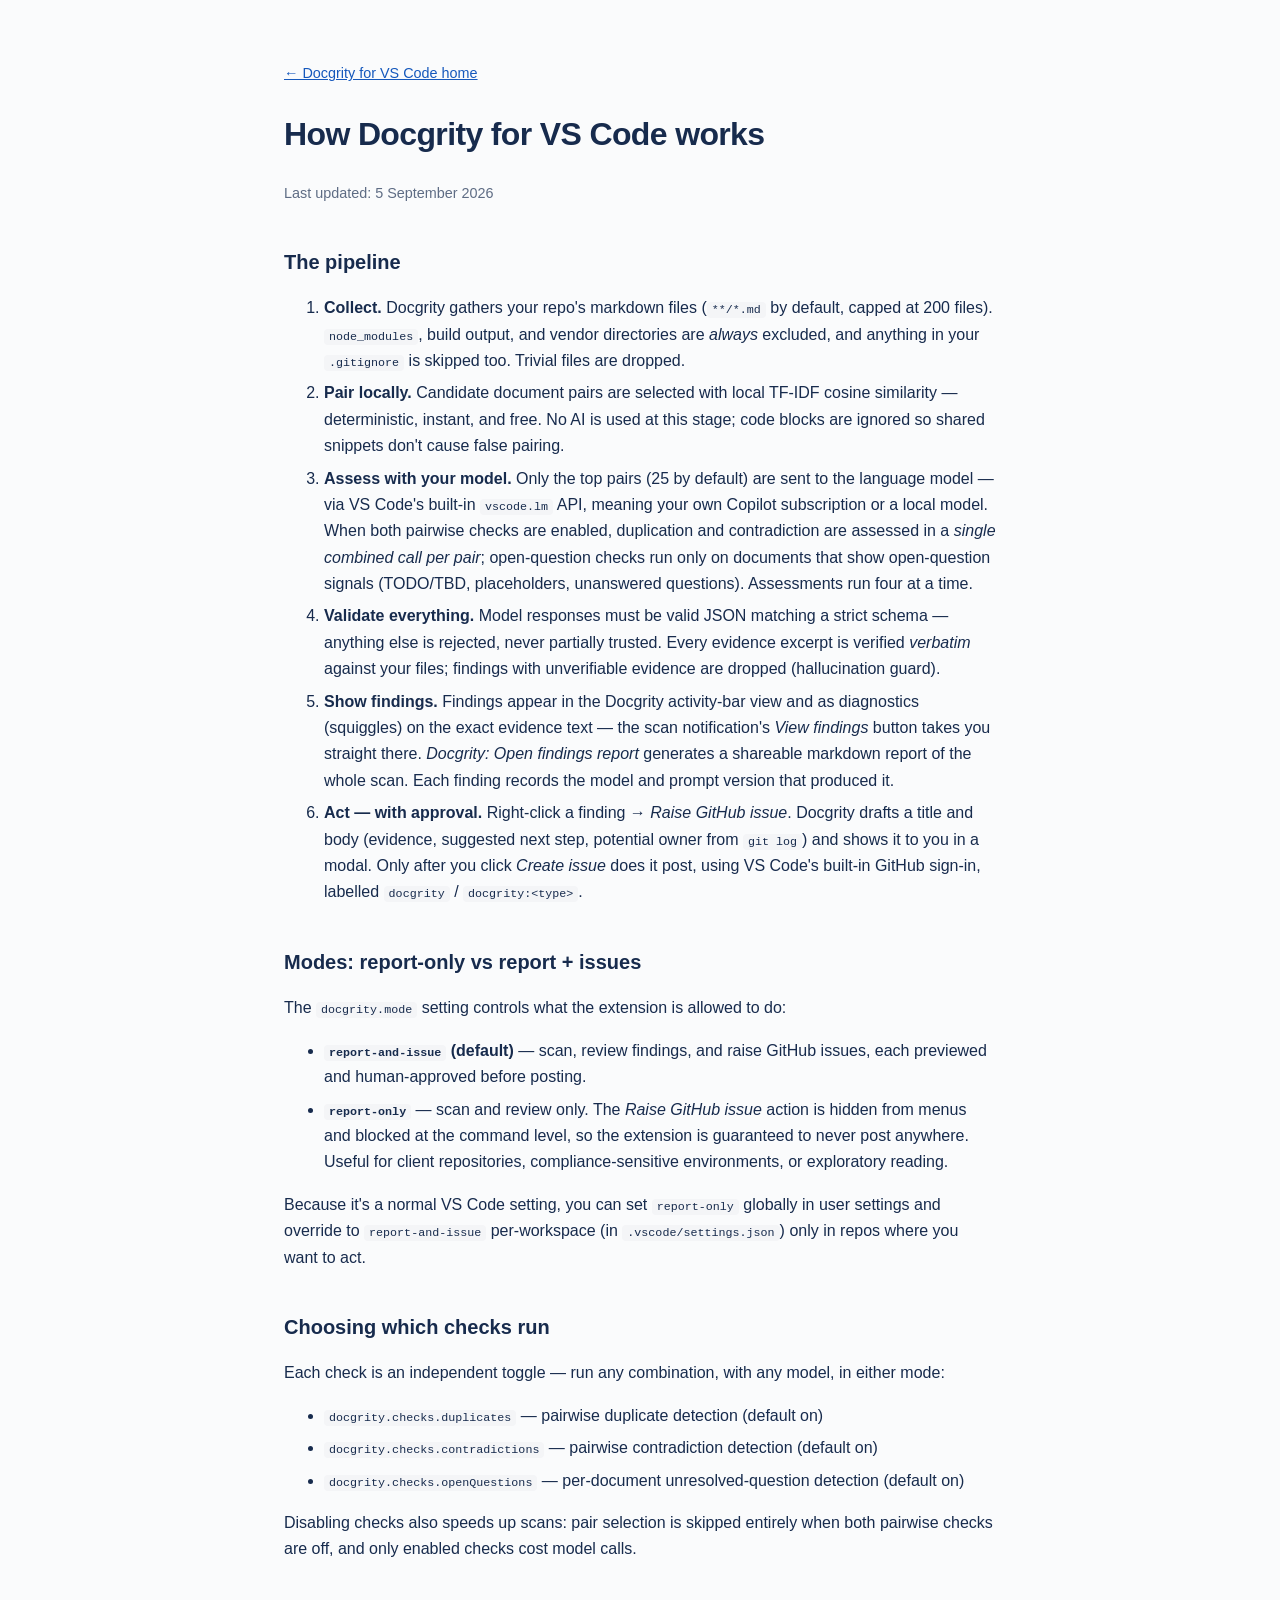
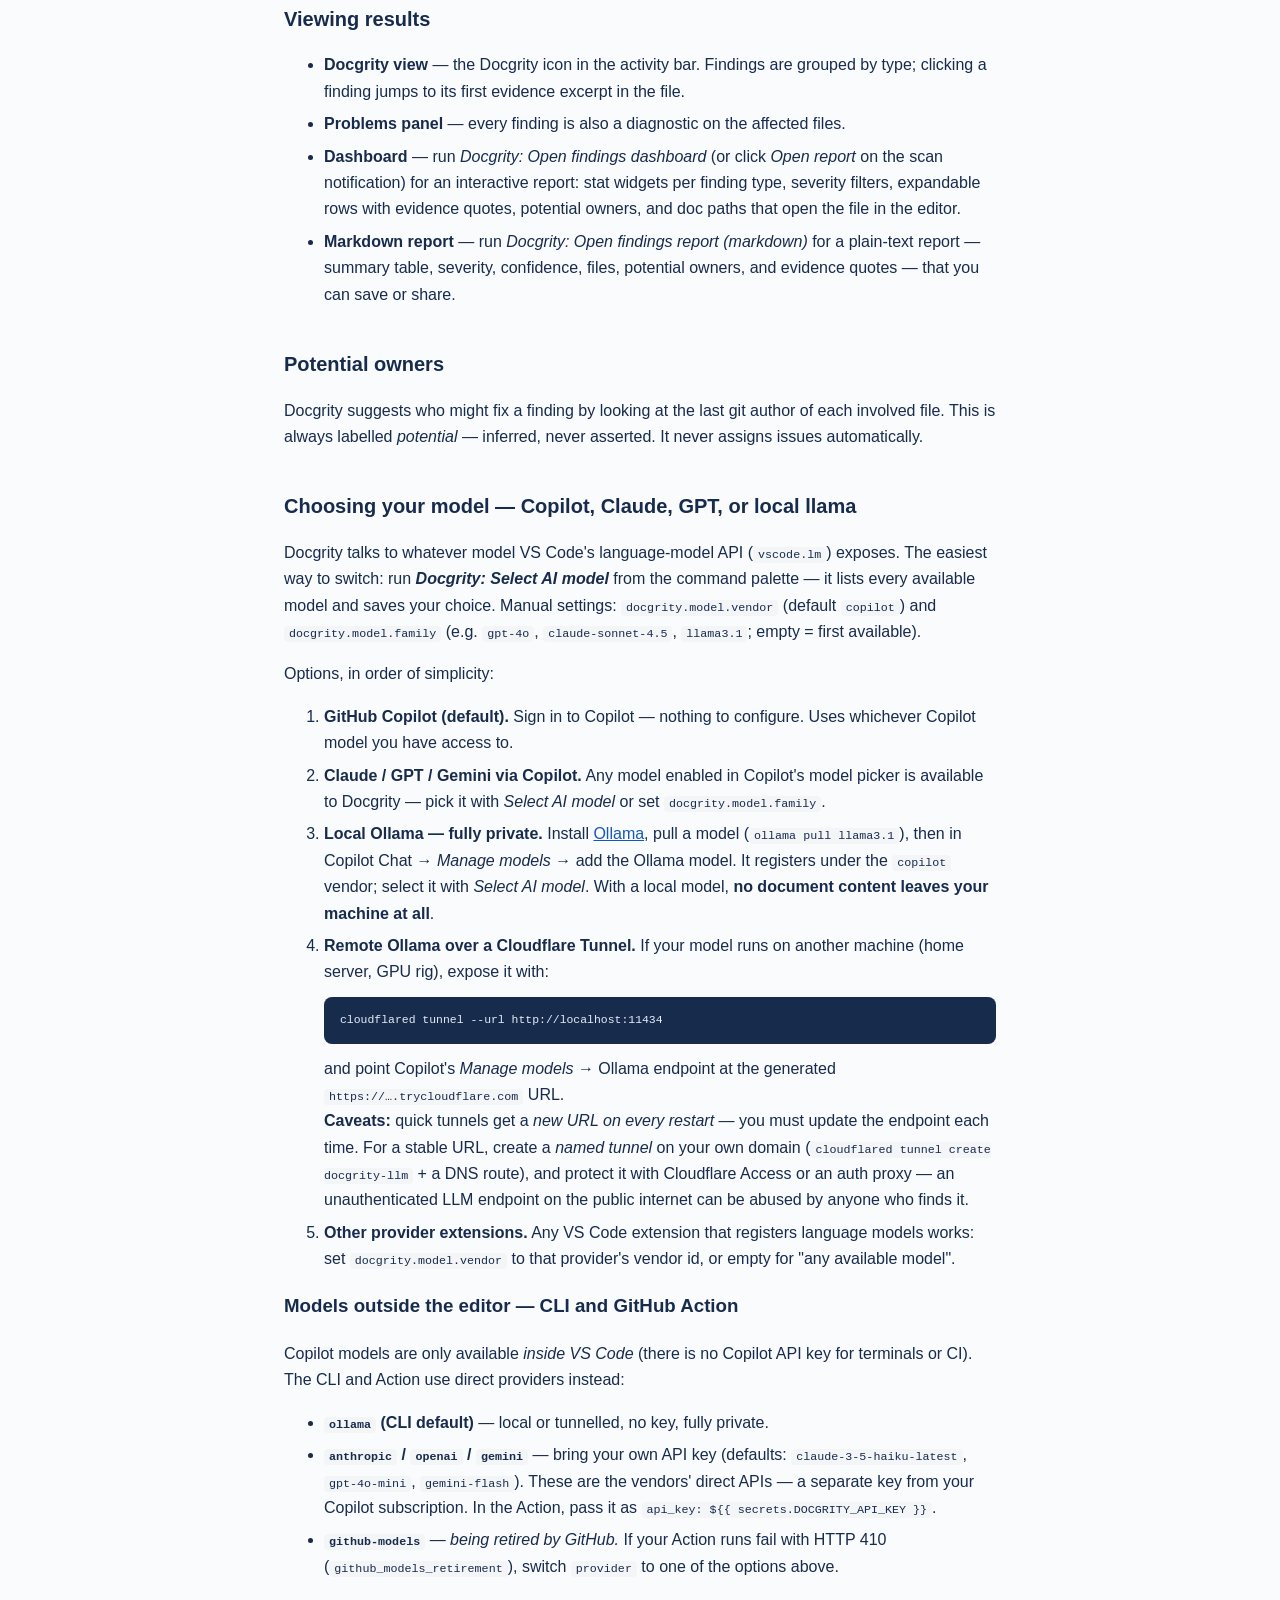
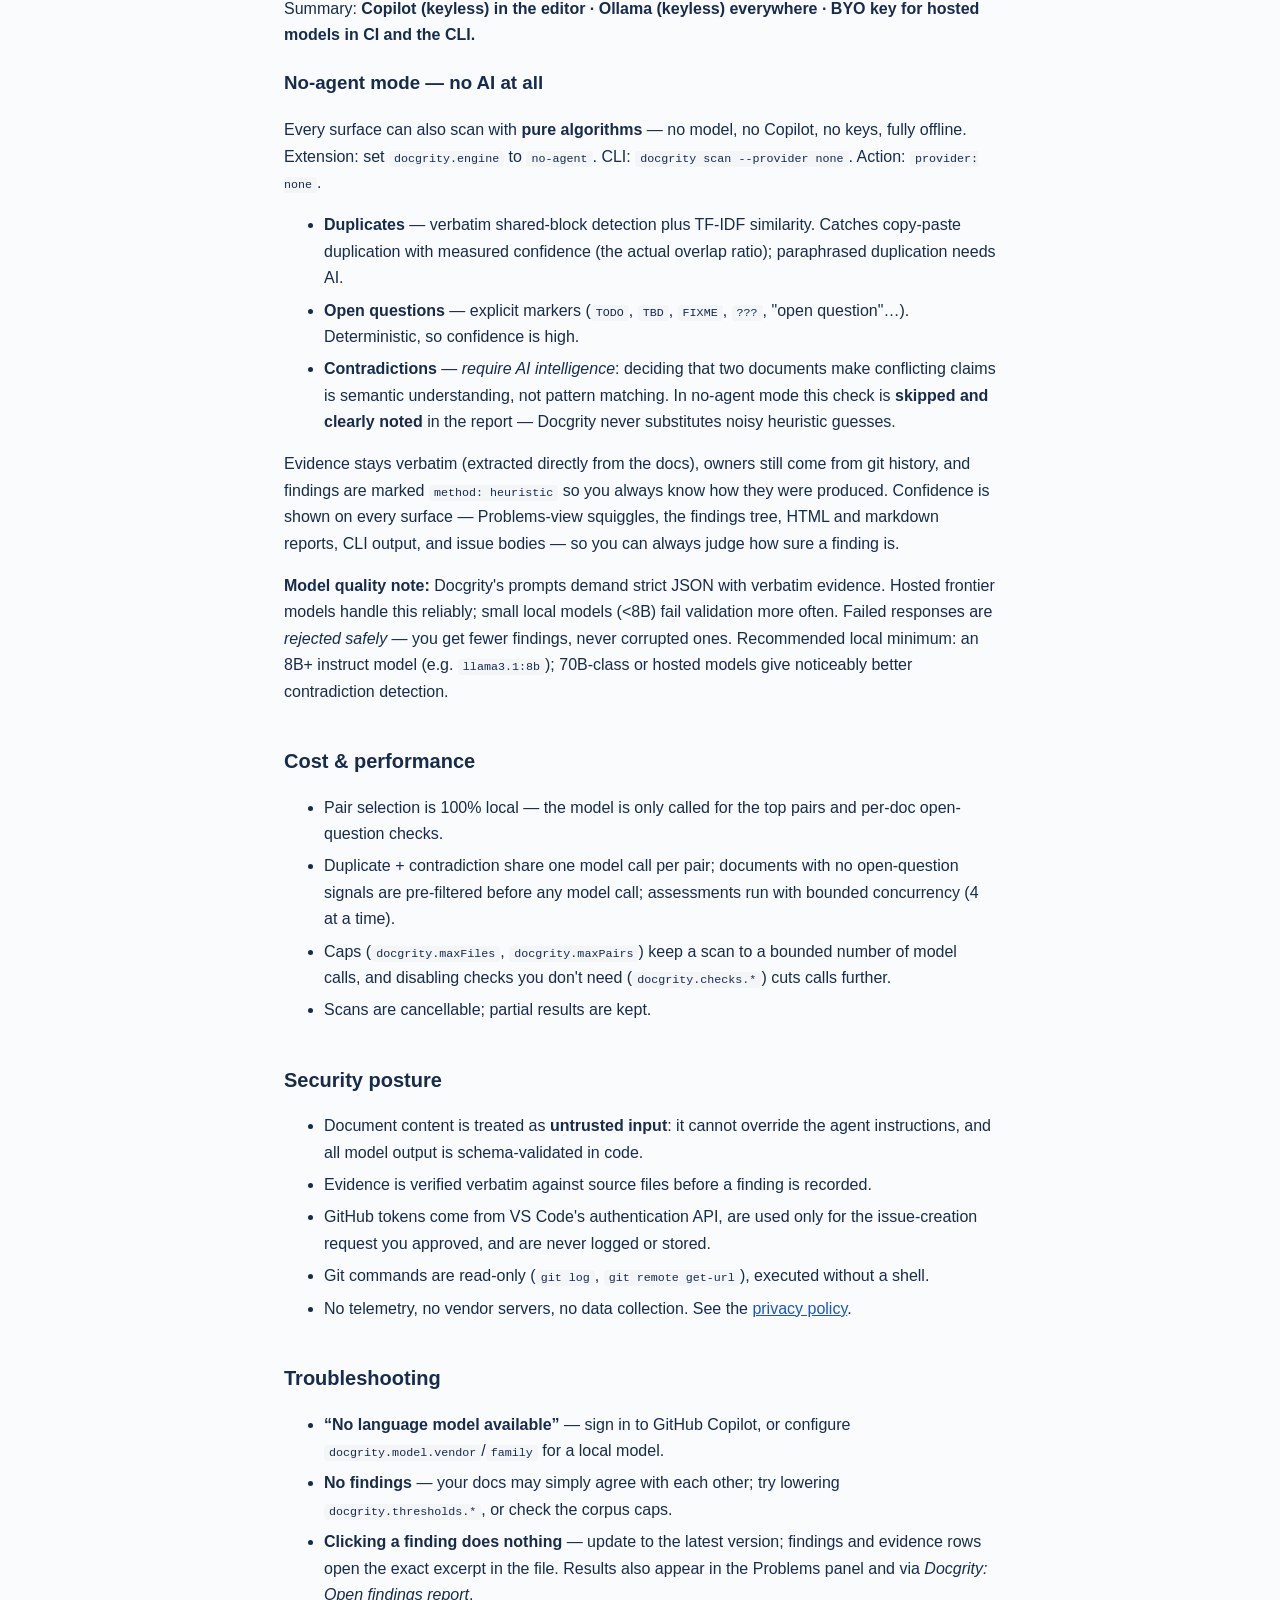
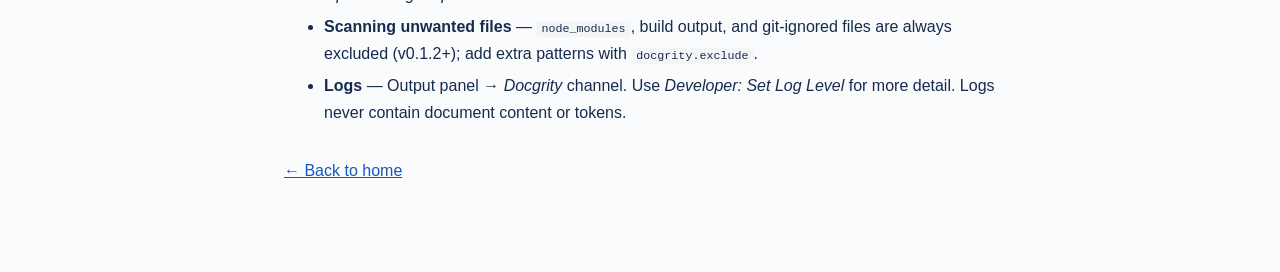
==== commit ed3e7a04: "Note confidence display on every surface in no-agent section" ====
--- a/how-it-works.html
+++ b/how-it-works.html
@@ -118,7 +118,9 @@
       noisy heuristic guesses.</li>
   </ul>
   <p>Evidence stays verbatim (extracted directly from the docs), owners still come from git history,
-  and findings are marked <code>method: heuristic</code> so you always know how they were produced.</p>
+  and findings are marked <code>method: heuristic</code> so you always know how they were produced.
+  Confidence is shown on every surface — Problems-view squiggles, the findings tree, HTML and
+  markdown reports, CLI output, and issue bodies — so you can always judge how sure a finding is.</p>
 
   <p><strong>Model quality note:</strong> Docgrity's prompts demand strict JSON with verbatim evidence.
   Hosted frontier models handle this reliably; small local models (&lt;8B) fail validation more often.
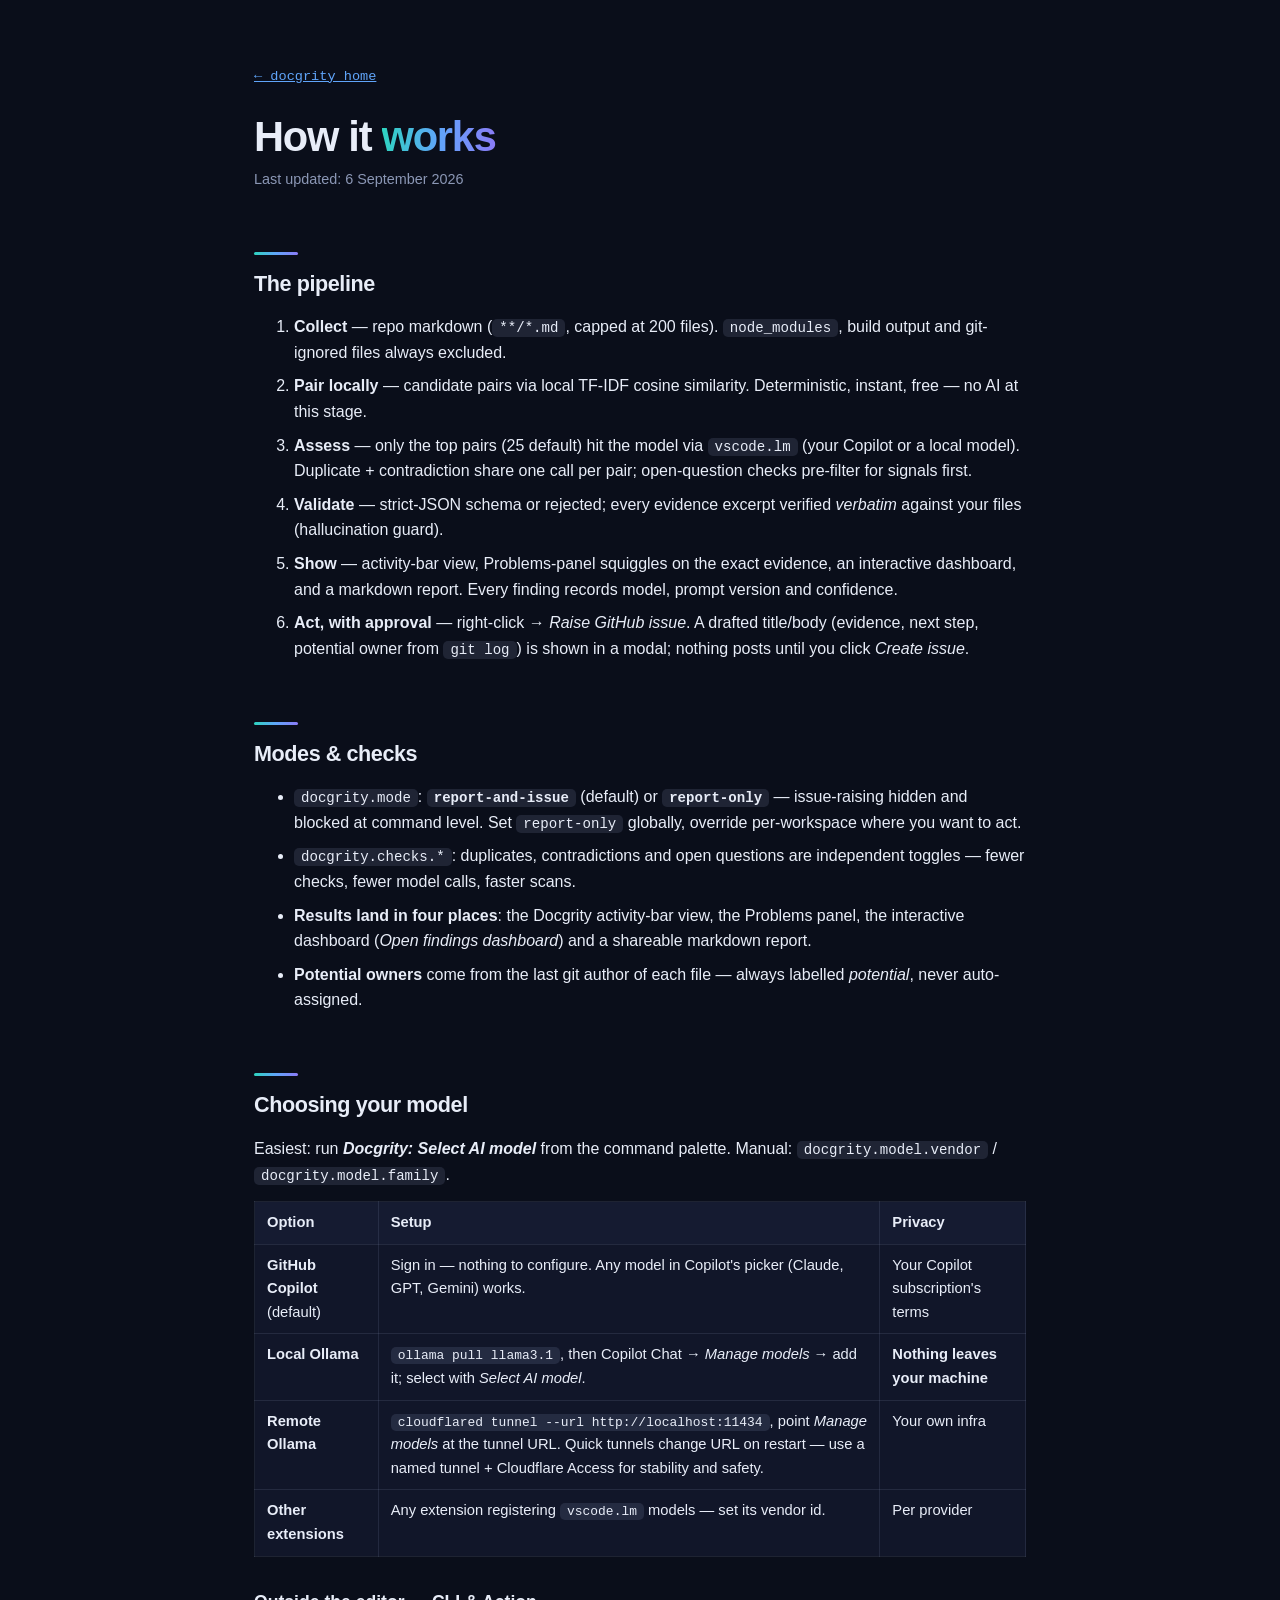
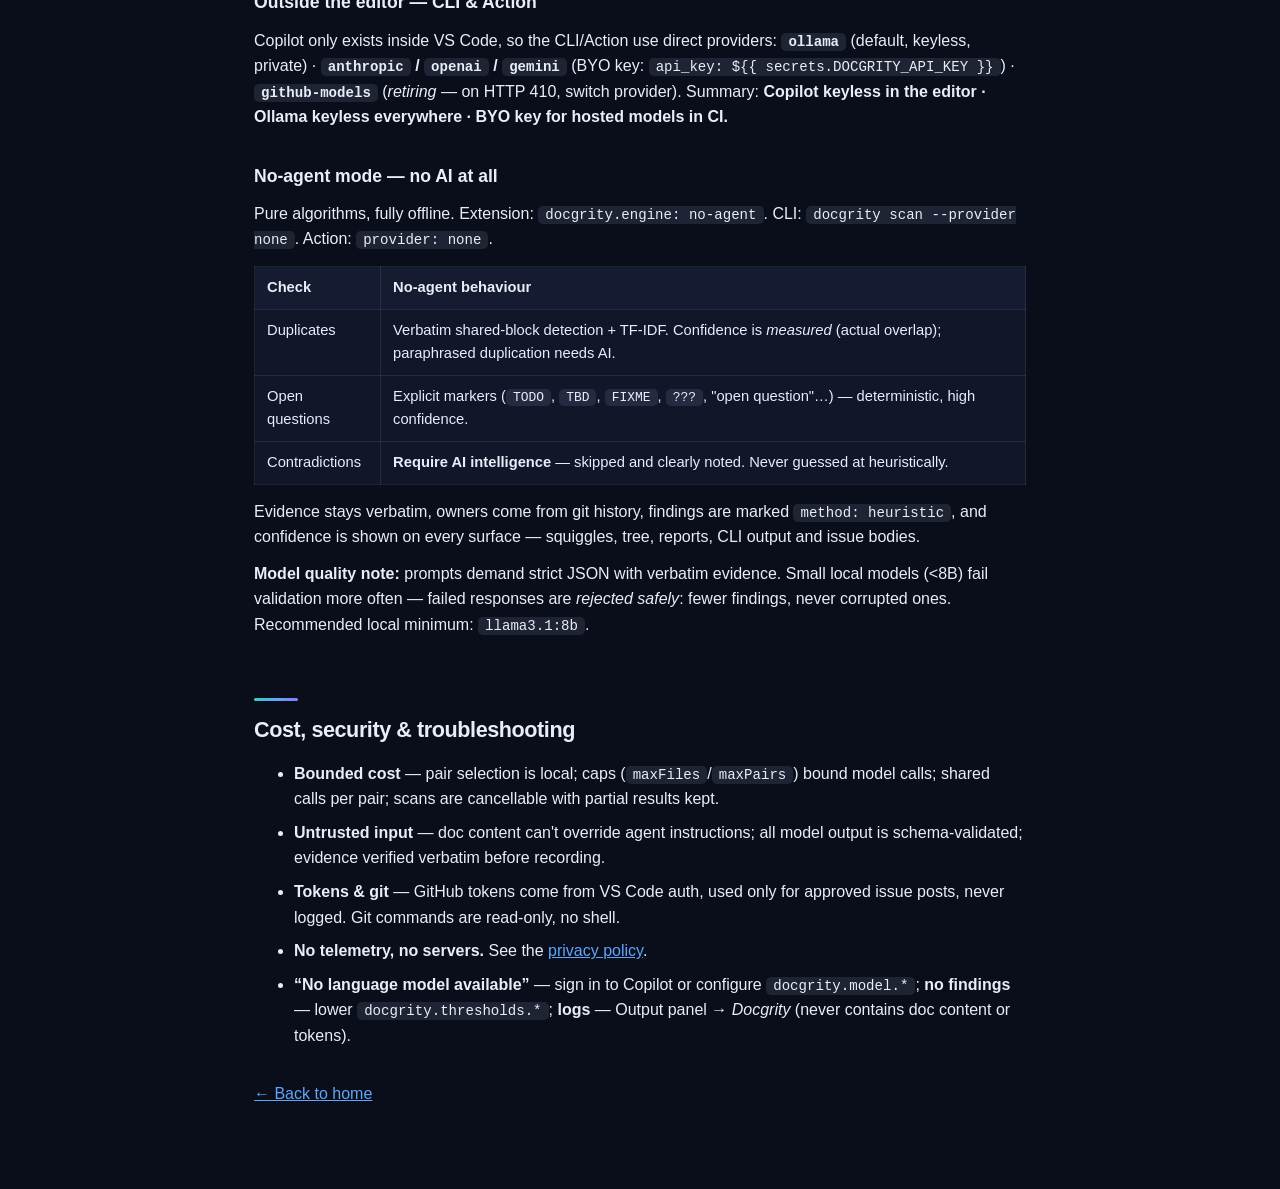
==== commit 0970a7d3: "Redesign: dark theme extracted to shared theme.css across all pages, Lucide icons, issues screenshot" ====
--- a/how-it-works.html
+++ b/how-it-works.html
@@ -5,153 +5,73 @@
 <meta name="viewport" content="width=device-width, initial-scale=1">
 <title>How it works — Docgrity for VS Code</title>
 <link rel="icon" type="image/png" href="logo.png">
-<style>
-  :root{--blue:#1558bc;--teal:#16a394;--ink:#172b4d;--muted:#5e6c84;--bg:#fafbfc}
-  *{box-sizing:border-box}
-  body{font-family:-apple-system,BlinkMacSystemFont,"Segoe UI",Roboto,Helvetica,Arial,sans-serif;color:var(--ink);background:var(--bg);line-height:1.65;margin:0}
-  .wrap{max-width:760px;margin:0 auto;padding:48px 24px 72px}
-  h1{letter-spacing:-.02em}
-  h2{margin-top:2em;font-size:1.25rem}
-  .updated{color:var(--muted);font-size:.9rem}
-  code{background:#f4f5f7;padding:1px 5px;border-radius:4px;font-size:.9em}
-  pre{background:#172b4d;color:#e6edf7;padding:14px 16px;border-radius:8px;overflow-x:auto;font-size:.88em}
-  a{color:var(--blue)}
-  .top{font-size:.9rem}
-  ol li,ul li{margin:6px 0}
-</style>
+<link rel="stylesheet" href="theme.css">
 </head>
 <body>
-<div class="wrap">
-  <p class="top"><a href="index.html">← Docgrity for VS Code home</a></p>
-  <h1>How Docgrity for VS Code works</h1>
-  <p class="updated">Last updated: 5 September 2026</p>
+<div class="docs">
+  <p class="top"><a href="index.html">← docgrity home</a></p>
+  <h1>How it <span class="g">works</span></h1>
+  <p class="updated">Last updated: 6 September 2026</p>
 
   <h2>The pipeline</h2>
   <ol>
-    <li><strong>Collect.</strong> Docgrity gathers your repo's markdown files (<code>**/*.md</code> by default, capped at 200 files). <code>node_modules</code>, build output, and vendor directories are <em>always</em> excluded, and anything in your <code>.gitignore</code> is skipped too. Trivial files are dropped.</li>
-    <li><strong>Pair locally.</strong> Candidate document pairs are selected with local TF-IDF cosine similarity — deterministic, instant, and free. No AI is used at this stage; code blocks are ignored so shared snippets don't cause false pairing.</li>
-    <li><strong>Assess with your model.</strong> Only the top pairs (25 by default) are sent to the language model — via VS Code's built-in <code>vscode.lm</code> API, meaning your own Copilot subscription or a local model. When both pairwise checks are enabled, duplication and contradiction are assessed in a <em>single combined call per pair</em>; open-question checks run only on documents that show open-question signals (TODO/TBD, placeholders, unanswered questions). Assessments run four at a time.</li>
-    <li><strong>Validate everything.</strong> Model responses must be valid JSON matching a strict schema — anything else is rejected, never partially trusted. Every evidence excerpt is verified <em>verbatim</em> against your files; findings with unverifiable evidence are dropped (hallucination guard).</li>
-    <li><strong>Show findings.</strong> Findings appear in the Docgrity activity-bar view and as diagnostics (squiggles) on the exact evidence text — the scan notification's <em>View findings</em> button takes you straight there. <em>Docgrity: Open findings report</em> generates a shareable markdown report of the whole scan. Each finding records the model and prompt version that produced it.</li>
-    <li><strong>Act — with approval.</strong> Right-click a finding → <em>Raise GitHub issue</em>. Docgrity drafts a title and body (evidence, suggested next step, potential owner from <code>git log</code>) and shows it to you in a modal. Only after you click <em>Create issue</em> does it post, using VS Code's built-in GitHub sign-in, labelled <code>docgrity</code> / <code>docgrity:&lt;type&gt;</code>.</li>
+    <li><strong>Collect</strong> — repo markdown (<code>**/*.md</code>, capped at 200 files). <code>node_modules</code>, build output and git-ignored files always excluded.</li>
+    <li><strong>Pair locally</strong> — candidate pairs via local TF-IDF cosine similarity. Deterministic, instant, free — no AI at this stage.</li>
+    <li><strong>Assess</strong> — only the top pairs (25 default) hit the model via <code>vscode.lm</code> (your Copilot or a local model). Duplicate + contradiction share one call per pair; open-question checks pre-filter for signals first.</li>
+    <li><strong>Validate</strong> — strict-JSON schema or rejected; every evidence excerpt verified <em>verbatim</em> against your files (hallucination guard).</li>
+    <li><strong>Show</strong> — activity-bar view, Problems-panel squiggles on the exact evidence, an interactive dashboard, and a markdown report. Every finding records model, prompt version and confidence.</li>
+    <li><strong>Act, with approval</strong> — right-click → <em>Raise GitHub issue</em>. A drafted title/body (evidence, next step, potential owner from <code>git log</code>) is shown in a modal; nothing posts until you click <em>Create issue</em>.</li>
   </ol>
 
-  <h2>Modes: report-only vs report + issues</h2>
-  <p>The <code>docgrity.mode</code> setting controls what the extension is allowed to do:</p>
+  <h2>Modes &amp; checks</h2>
   <ul>
-    <li><strong><code>report-and-issue</code> (default)</strong> — scan, review findings, and raise GitHub issues, each previewed and human-approved before posting.</li>
-    <li><strong><code>report-only</code></strong> — scan and review only. The <em>Raise GitHub issue</em> action is hidden from menus and blocked at the command level, so the extension is guaranteed to never post anywhere. Useful for client repositories, compliance-sensitive environments, or exploratory reading.</li>
-  </ul>
-  <p>Because it's a normal VS Code setting, you can set <code>report-only</code> globally in user
-  settings and override to <code>report-and-issue</code> per-workspace (in
-  <code>.vscode/settings.json</code>) only in repos where you want to act.</p>
-
-  <h2>Choosing which checks run</h2>
-  <p>Each check is an independent toggle — run any combination, with any model, in either mode:</p>
-  <ul>
-    <li><code>docgrity.checks.duplicates</code> — pairwise duplicate detection (default on)</li>
-    <li><code>docgrity.checks.contradictions</code> — pairwise contradiction detection (default on)</li>
-    <li><code>docgrity.checks.openQuestions</code> — per-document unresolved-question detection (default on)</li>
-  </ul>
-  <p>Disabling checks also speeds up scans: pair selection is skipped entirely when both
-  pairwise checks are off, and only enabled checks cost model calls.</p>
-
-  <h2>Viewing results</h2>
-  <ul>
-    <li><strong>Docgrity view</strong> — the Docgrity icon in the activity bar. Findings are grouped by type; clicking a finding jumps to its first evidence excerpt in the file.</li>
-    <li><strong>Problems panel</strong> — every finding is also a diagnostic on the affected files.</li>
-    <li><strong>Dashboard</strong> — run <em>Docgrity: Open findings dashboard</em> (or click <em>Open report</em> on the scan notification) for an interactive report: stat widgets per finding type, severity filters, expandable rows with evidence quotes, potential owners, and doc paths that open the file in the editor.</li>
-    <li><strong>Markdown report</strong> — run <em>Docgrity: Open findings report (markdown)</em> for a plain-text report — summary table, severity, confidence, files, potential owners, and evidence quotes — that you can save or share.</li>
+    <li><code>docgrity.mode</code>: <strong><code>report-and-issue</code></strong> (default) or <strong><code>report-only</code></strong> — issue-raising hidden and blocked at command level. Set <code>report-only</code> globally, override per-workspace where you want to act.</li>
+    <li><code>docgrity.checks.*</code>: duplicates, contradictions and open questions are independent toggles — fewer checks, fewer model calls, faster scans.</li>
+    <li><strong>Results land in four places</strong>: the Docgrity activity-bar view, the Problems panel, the interactive dashboard (<em>Open findings dashboard</em>) and a shareable markdown report.</li>
+    <li><strong>Potential owners</strong> come from the last git author of each file — always labelled <em>potential</em>, never auto-assigned.</li>
   </ul>
 
-  <h2>Potential owners</h2>
-  <p>Docgrity suggests who might fix a finding by looking at the last git author of each involved file. This is always labelled <em>potential</em> — inferred, never asserted. It never assigns issues automatically.</p>
+  <h2 id="models">Choosing your model</h2>
+  <p>Easiest: run <strong><em>Docgrity: Select AI model</em></strong> from the command palette. Manual:
+  <code>docgrity.model.vendor</code> / <code>docgrity.model.family</code>.</p>
+  <table>
+    <tr><th>Option</th><th>Setup</th><th>Privacy</th></tr>
+    <tr><td><strong>GitHub Copilot</strong> (default)</td><td>Sign in — nothing to configure. Any model in Copilot's picker (Claude, GPT, Gemini) works.</td><td>Your Copilot subscription's terms</td></tr>
+    <tr><td><strong>Local Ollama</strong></td><td><code>ollama pull llama3.1</code>, then Copilot Chat → <em>Manage models</em> → add it; select with <em>Select AI model</em>.</td><td><strong>Nothing leaves your machine</strong></td></tr>
+    <tr><td><strong>Remote Ollama</strong></td><td><code>cloudflared tunnel --url http://localhost:11434</code>, point <em>Manage models</em> at the tunnel URL. Quick tunnels change URL on restart — use a named tunnel + Cloudflare Access for stability and safety.</td><td>Your own infra</td></tr>
+    <tr><td><strong>Other extensions</strong></td><td>Any extension registering <code>vscode.lm</code> models — set its vendor id.</td><td>Per provider</td></tr>
+  </table>
 
-  <h2 id="models">Choosing your model — Copilot, Claude, GPT, or local llama</h2>
-  <p>Docgrity talks to whatever model VS Code's language-model API (<code>vscode.lm</code>) exposes.
-  The easiest way to switch: run <strong><em>Docgrity: Select AI model</em></strong> from the command
-  palette — it lists every available model and saves your choice. Manual settings:
-  <code>docgrity.model.vendor</code> (default <code>copilot</code>) and
-  <code>docgrity.model.family</code> (e.g. <code>gpt-4o</code>, <code>claude-sonnet-4.5</code>,
-  <code>llama3.1</code>; empty = first available).</p>
-
-  <p>Options, in order of simplicity:</p>
-  <ol>
-    <li><strong>GitHub Copilot (default).</strong> Sign in to Copilot — nothing to configure. Uses whichever Copilot model you have access to.</li>
-    <li><strong>Claude / GPT / Gemini via Copilot.</strong> Any model enabled in Copilot's model picker is available to Docgrity — pick it with <em>Select AI model</em> or set <code>docgrity.model.family</code>.</li>
-    <li id="local-models"><strong>Local Ollama — fully private.</strong> Install <a href="https://ollama.com">Ollama</a>, pull a model (<code>ollama pull llama3.1</code>), then in Copilot Chat → <em>Manage models</em> → add the Ollama model. It registers under the <code>copilot</code> vendor; select it with <em>Select AI model</em>. With a local model, <strong>no document content leaves your machine at all</strong>.</li>
-    <li><strong>Remote Ollama over a Cloudflare Tunnel.</strong> If your model runs on another machine (home server, GPU rig), expose it with:
-      <pre>cloudflared tunnel --url http://localhost:11434</pre>
-      and point Copilot's <em>Manage models</em> → Ollama endpoint at the generated <code>https://….trycloudflare.com</code> URL.
-      <br><strong>Caveats:</strong> quick tunnels get a <em>new URL on every restart</em> — you must update the endpoint each time. For a stable URL, create a <em>named tunnel</em> on your own domain (<code>cloudflared tunnel create docgrity-llm</code> + a DNS route), and protect it with Cloudflare Access or an auth proxy — an unauthenticated LLM endpoint on the public internet can be abused by anyone who finds it.</li>
-    <li><strong>Other provider extensions.</strong> Any VS Code extension that registers language models works: set <code>docgrity.model.vendor</code> to that provider's vendor id, or empty for "any available model".</li>
-  </ol>
-
-  <h3 id="providers-cli">Models outside the editor — CLI and GitHub Action</h3>
-  <p>Copilot models are only available <em>inside VS Code</em> (there is no Copilot API key for
-  terminals or CI). The CLI and Action use direct providers instead:</p>
-  <ul>
-    <li><strong><code>ollama</code> (CLI default)</strong> — local or tunnelled, no key, fully private.</li>
-    <li><strong><code>anthropic</code> / <code>openai</code> / <code>gemini</code></strong> — bring your own API key
-      (defaults: <code>claude-3-5-haiku-latest</code>, <code>gpt-4o-mini</code>, <code>gemini-flash</code>). These are the
-      vendors' direct APIs — a separate key from your Copilot subscription. In the Action, pass it as
-      <code>api_key: ${{ secrets.DOCGRITY_API_KEY }}</code>.</li>
-    <li><strong><code>github-models</code></strong> — <em>being retired by GitHub.</em> If your Action runs fail with
-      HTTP 410 (<code>github_models_retirement</code>), switch <code>provider</code> to one of the options above.</li>
-  </ul>
-  <p>Summary: <strong>Copilot (keyless) in the editor · Ollama (keyless) everywhere · BYO key for hosted
-  models in CI and the CLI.</strong></p>
+  <h3 id="providers-cli">Outside the editor — CLI &amp; Action</h3>
+  <p>Copilot only exists inside VS Code, so the CLI/Action use direct providers:
+  <strong><code>ollama</code></strong> (default, keyless, private) · <strong><code>anthropic</code> / <code>openai</code> / <code>gemini</code></strong>
+  (BYO key: <code>api_key: ${{ secrets.DOCGRITY_API_KEY }}</code>) · <strong><code>github-models</code></strong>
+  (<em>retiring</em> — on HTTP 410, switch provider). Summary: <strong>Copilot keyless in the editor ·
+  Ollama keyless everywhere · BYO key for hosted models in CI.</strong></p>
 
   <h3 id="no-agent">No-agent mode — no AI at all</h3>
-  <p>Every surface can also scan with <strong>pure algorithms</strong> — no model, no Copilot, no keys,
-  fully offline. Extension: set <code>docgrity.engine</code> to <code>no-agent</code>. CLI:
+  <p>Pure algorithms, fully offline. Extension: <code>docgrity.engine: no-agent</code>. CLI:
   <code>docgrity scan --provider none</code>. Action: <code>provider: none</code>.</p>
+  <table>
+    <tr><th>Check</th><th>No-agent behaviour</th></tr>
+    <tr><td>Duplicates</td><td>Verbatim shared-block detection + TF-IDF. Confidence is <em>measured</em> (actual overlap); paraphrased duplication needs AI.</td></tr>
+    <tr><td>Open questions</td><td>Explicit markers (<code>TODO</code>, <code>TBD</code>, <code>FIXME</code>, <code>???</code>, "open question"…) — deterministic, high confidence.</td></tr>
+    <tr><td>Contradictions</td><td><strong>Require AI intelligence</strong> — skipped and clearly noted. Never guessed at heuristically.</td></tr>
+  </table>
+  <p>Evidence stays verbatim, owners come from git history, findings are marked
+  <code>method: heuristic</code>, and confidence is shown on every surface — squiggles, tree,
+  reports, CLI output and issue bodies.</p>
+  <p><strong>Model quality note:</strong> prompts demand strict JSON with verbatim evidence. Small
+  local models (&lt;8B) fail validation more often — failed responses are <em>rejected safely</em>:
+  fewer findings, never corrupted ones. Recommended local minimum: <code>llama3.1:8b</code>.</p>
+
+  <h2>Cost, security &amp; troubleshooting</h2>
   <ul>
-    <li><strong>Duplicates</strong> — verbatim shared-block detection plus TF-IDF similarity. Catches
-      copy-paste duplication with measured confidence (the actual overlap ratio); paraphrased
-      duplication needs AI.</li>
-    <li><strong>Open questions</strong> — explicit markers (<code>TODO</code>, <code>TBD</code>,
-      <code>FIXME</code>, <code>???</code>, "open question"…). Deterministic, so confidence is high.</li>
-    <li><strong>Contradictions</strong> — <em>require AI intelligence</em>: deciding that two documents
-      make conflicting claims is semantic understanding, not pattern matching. In no-agent mode this
-      check is <strong>skipped and clearly noted</strong> in the report — Docgrity never substitutes
-      noisy heuristic guesses.</li>
-  </ul>
-  <p>Evidence stays verbatim (extracted directly from the docs), owners still come from git history,
-  and findings are marked <code>method: heuristic</code> so you always know how they were produced.
-  Confidence is shown on every surface — Problems-view squiggles, the findings tree, HTML and
-  markdown reports, CLI output, and issue bodies — so you can always judge how sure a finding is.</p>
-
-  <p><strong>Model quality note:</strong> Docgrity's prompts demand strict JSON with verbatim evidence.
-  Hosted frontier models handle this reliably; small local models (&lt;8B) fail validation more often.
-  Failed responses are <em>rejected safely</em> — you get fewer findings, never corrupted ones.
-  Recommended local minimum: an 8B+ instruct model (e.g. <code>llama3.1:8b</code>); 70B-class or hosted
-  models give noticeably better contradiction detection.</p>
-
-  <h2>Cost &amp; performance</h2>
-  <ul>
-    <li>Pair selection is 100% local — the model is only called for the top pairs and per-doc open-question checks.</li>
-    <li>Duplicate + contradiction share one model call per pair; documents with no open-question signals are pre-filtered before any model call; assessments run with bounded concurrency (4 at a time).</li>
-    <li>Caps (<code>docgrity.maxFiles</code>, <code>docgrity.maxPairs</code>) keep a scan to a bounded number of model calls, and disabling checks you don't need (<code>docgrity.checks.*</code>) cuts calls further.</li>
-    <li>Scans are cancellable; partial results are kept.</li>
-  </ul>
-
-  <h2>Security posture</h2>
-  <ul>
-    <li>Document content is treated as <strong>untrusted input</strong>: it cannot override the agent instructions, and all model output is schema-validated in code.</li>
-    <li>Evidence is verified verbatim against source files before a finding is recorded.</li>
-    <li>GitHub tokens come from VS Code's authentication API, are used only for the issue-creation request you approved, and are never logged or stored.</li>
-    <li>Git commands are read-only (<code>git log</code>, <code>git remote get-url</code>), executed without a shell.</li>
-    <li>No telemetry, no vendor servers, no data collection. See the <a href="privacy.html">privacy policy</a>.</li>
-  </ul>
-
-  <h2>Troubleshooting</h2>
-  <ul>
-    <li><strong>“No language model available”</strong> — sign in to GitHub Copilot, or configure <code>docgrity.model.vendor</code>/<code>family</code> for a local model.</li>
-    <li><strong>No findings</strong> — your docs may simply agree with each other; try lowering <code>docgrity.thresholds.*</code>, or check the corpus caps.</li>
-    <li><strong>Clicking a finding does nothing</strong> — update to the latest version; findings and evidence rows open the exact excerpt in the file. Results also appear in the Problems panel and via <em>Docgrity: Open findings report</em>.</li>
-    <li><strong>Scanning unwanted files</strong> — <code>node_modules</code>, build output, and git-ignored files are always excluded (v0.1.2+); add extra patterns with <code>docgrity.exclude</code>.</li>
-    <li><strong>Logs</strong> — Output panel → <em>Docgrity</em> channel. Use <em>Developer: Set Log Level</em> for more detail. Logs never contain document content or tokens.</li>
+    <li><strong>Bounded cost</strong> — pair selection is local; caps (<code>maxFiles</code>/<code>maxPairs</code>) bound model calls; shared calls per pair; scans are cancellable with partial results kept.</li>
+    <li><strong>Untrusted input</strong> — doc content can't override agent instructions; all model output is schema-validated; evidence verified verbatim before recording.</li>
+    <li><strong>Tokens &amp; git</strong> — GitHub tokens come from VS Code auth, used only for approved issue posts, never logged. Git commands are read-only, no shell.</li>
+    <li><strong>No telemetry, no servers.</strong> See the <a href="privacy.html">privacy policy</a>.</li>
+    <li><strong>“No language model available”</strong> — sign in to Copilot or configure <code>docgrity.model.*</code>; <strong>no findings</strong> — lower <code>docgrity.thresholds.*</code>; <strong>logs</strong> — Output panel → <em>Docgrity</em> (never contains doc content or tokens).</li>
   </ul>
 
   <p style="margin-top:2em"><a href="index.html">← Back to home</a></p>
--- a/theme.css
+++ b/theme.css
@@ -0,0 +1,109 @@
+/* Docgrity site theme — dark */
+:root{
+  --bg:#0a0e1a;--panel:#111629;--panel2:#151b31;--line:rgba(148,163,199,.14);
+  --ink:#e8edf8;--muted:#8b97b5;
+  --teal:#2dd4bf;--violet:#8b7bf7;--red:#fb7185;--amber:#fbbf24;--blue:#60a5fa;
+  --grad:linear-gradient(93deg,#2dd4bf 0%,#60a5fa 50%,#8b7bf7 100%);
+  --cta-ink:#0a0e1a;--term-bg:#060a14;--term-ink:#c9d6ee;--shadow:rgba(0,0,0,.45);
+  --glow-a:rgba(45,212,191,.22);--glow-b:rgba(139,123,247,.25);--glow-c:rgba(96,165,250,.14);
+}
+*{margin:0;box-sizing:border-box}
+html{scroll-behavior:smooth}
+body{font-family:-apple-system,BlinkMacSystemFont,"Segoe UI",Roboto,Helvetica,Arial,sans-serif;color:var(--ink);background:var(--bg);line-height:1.6}
+::selection{background:rgba(139,123,247,.4)}
+.wrap{max-width:1000px;margin:0 auto;padding:0 24px}
+a{color:var(--blue)}
+
+.lucide{width:1.7rem;height:1.7rem;stroke:url(#docgrity-grad);margin-bottom:12px}
+.lucide-inline{width:1.05rem;height:1.05rem;vertical-align:-3px;margin-right:6px}
+
+header{position:relative;padding:96px 0 72px;text-align:center;overflow:hidden}
+header::before{content:"";position:absolute;inset:-40% -20% auto;height:130%;
+  background:
+    radial-gradient(600px 320px at 30% 20%,var(--glow-a),transparent 70%),
+    radial-gradient(700px 380px at 70% 10%,var(--glow-b),transparent 70%),
+    radial-gradient(500px 300px at 50% 60%,var(--glow-c),transparent 70%);
+  pointer-events:none}
+header::after{content:"";position:absolute;inset:0;
+  background-image:linear-gradient(rgba(148,163,199,.05) 1px,transparent 1px),linear-gradient(90deg,rgba(148,163,199,.05) 1px,transparent 1px);
+  background-size:44px 44px;mask-image:radial-gradient(60% 60% at 50% 30%,#000 30%,transparent 100%);pointer-events:none}
+header>.wrap{position:relative;z-index:1}
+header img{width:84px;height:84px;margin-bottom:20px;border-radius:22px;
+  box-shadow:0 0 0 1px rgba(148,163,199,.2),0 16px 48px rgba(139,123,247,.35)}
+.kicker{font-family:ui-monospace,SFMono-Regular,Menlo,monospace;font-size:.8rem;letter-spacing:.18em;text-transform:uppercase;color:var(--teal);margin-bottom:14px}
+h1{font-size:clamp(2.4rem,6vw,3.6rem);line-height:1.08;letter-spacing:-.03em;font-weight:800}
+h1 .g{background:var(--grad);-webkit-background-clip:text;background-clip:text;color:transparent}
+.tag{font-size:1.15rem;color:var(--muted);max-width:600px;margin:20px auto 32px}
+.cta{display:inline-block;background:var(--grad);color:var(--cta-ink);text-decoration:none;font-weight:700;padding:14px 32px;border-radius:12px;transition:transform .15s,box-shadow .15s;box-shadow:0 8px 28px rgba(96,165,250,.35)}
+.cta:hover{transform:translateY(-2px);box-shadow:0 14px 36px rgba(96,165,250,.5)}
+.cta.ghost{background:transparent;color:var(--ink);border:1px solid var(--line);margin-left:12px;box-shadow:none}
+.cta.ghost:hover{border-color:var(--violet);box-shadow:0 0 24px rgba(139,123,247,.25)}
+.badges{margin-top:30px;display:flex;gap:10px;justify-content:center;flex-wrap:wrap}
+.badge{font-family:ui-monospace,SFMono-Regular,Menlo,monospace;font-size:.78rem;color:var(--muted);border:1px solid var(--line);border-radius:99px;padding:5px 14px;background:var(--panel);backdrop-filter:blur(6px)}
+.badge b{color:var(--teal);font-weight:600}
+
+section{padding:56px 0}
+h2{font-size:clamp(1.5rem,3vw,2rem);letter-spacing:-.02em;margin-bottom:8px;text-align:center}
+.sub{text-align:center;color:var(--muted);margin-bottom:32px;max-width:640px;margin-left:auto;margin-right:auto}
+
+.grid{display:grid;grid-template-columns:repeat(auto-fit,minmax(230px,1fr));gap:18px}
+.card{position:relative;background:var(--panel);border:1px solid var(--line);border-radius:16px;padding:24px;transition:transform .18s,border-color .18s,box-shadow .18s}
+.card:hover{transform:translateY(-4px);border-color:rgba(139,123,247,.45);box-shadow:0 16px 40px var(--shadow)}
+.card h3{font-size:1.05rem;margin-bottom:6px}
+.card p{color:var(--muted);font-size:.93rem}
+.card .big{font-size:1.7rem;line-height:1;margin-bottom:12px;display:block}
+
+.find{overflow:hidden}
+.find::before{content:"";position:absolute;top:0;left:0;right:0;height:3px;background:var(--teal)}
+.find.contradiction::before{background:var(--red)}
+.find.openq::before{background:var(--amber)}
+.pill{display:inline-block;font-family:ui-monospace,SFMono-Regular,Menlo,monospace;background:rgba(45,212,191,.12);color:var(--teal);font-weight:600;font-size:.75rem;padding:3px 12px;border-radius:99px;margin-bottom:10px}
+.pill.red{background:rgba(251,113,133,.12);color:var(--red)}
+.pill.amber{background:rgba(251,191,36,.12);color:var(--amber)}
+.conf{float:right;font-family:ui-monospace,SFMono-Regular,Menlo,monospace;font-weight:700;font-size:.9rem;background:var(--grad);-webkit-background-clip:text;background-clip:text;color:transparent}
+
+.steps-row{display:grid;grid-template-columns:repeat(auto-fit,minmax(170px,1fr));gap:16px;counter-reset:step}
+.step{background:var(--panel);border:1px solid var(--line);border-radius:16px;padding:22px 18px;text-align:center;transition:transform .18s,border-color .18s}
+.step:hover{transform:translateY(-4px);border-color:rgba(45,212,191,.4)}
+.step::before{counter-increment:step;content:counter(step,decimal-leading-zero);display:block;font-family:ui-monospace,SFMono-Regular,Menlo,monospace;font-weight:700;font-size:1.4rem;background:var(--grad);-webkit-background-clip:text;background-clip:text;color:transparent;margin-bottom:8px}
+.step strong{display:block;margin-bottom:4px}
+.step span{color:var(--muted);font-size:.87rem}
+
+.shot{position:relative;border-radius:18px;padding:2px;background:var(--grad);box-shadow:0 24px 64px rgba(96,165,250,.22)}
+.shot .inner{background:var(--panel);border-radius:16px;padding:12px}
+.shot img{width:100%;border-radius:10px;display:block}
+.shot figcaption{text-align:center;color:var(--muted);font-size:.88rem;padding:12px 8px 8px}
+
+.term{background:var(--term-bg);border:1px solid var(--line);border-radius:16px;padding:0;overflow:hidden;box-shadow:0 20px 56px var(--shadow)}
+.term .bar{display:flex;gap:7px;padding:13px 16px;border-bottom:1px solid var(--line)}
+.term .bar i{width:11px;height:11px;border-radius:50%;background:#f87171}
+.term .bar i:nth-child(2){background:#fbbf24}.term .bar i:nth-child(3){background:#34d399}
+.term .body{padding:20px 22px;font-family:ui-monospace,SFMono-Regular,Menlo,monospace;font-size:.87rem;line-height:1.8;overflow-x:auto;color:var(--term-ink)}
+.term .p{color:var(--teal)}.term .c{color:#5c6c8f}.term .ok{color:var(--amber)}
+
+code{font-family:ui-monospace,SFMono-Regular,Menlo,monospace;background:rgba(148,163,199,.15);padding:1px 7px;border-radius:5px;font-size:.88em;color:var(--ink)}
+kbd{background:var(--panel2);color:var(--ink);border:1px solid var(--line);padding:1px 7px;border-radius:5px;font-size:.85em}
+pre{background:var(--term-bg);color:var(--term-ink);padding:14px 16px;border-radius:12px;overflow-x:auto;font-size:.88em;border:1px solid var(--line)}
+pre code{background:none;padding:0;color:inherit}
+
+details.settings{max-width:820px;margin:0 auto;background:var(--panel);border:1px solid var(--line);border-radius:16px;padding:6px 22px}
+details.settings summary{cursor:pointer;font-weight:600;padding:14px 0;color:var(--ink)}
+details.settings .grid{padding:8px 0 18px}
+details.settings .card{background:var(--panel2)}
+
+footer{padding:48px 0 64px;color:var(--muted);font-size:.9rem;text-align:center;border-top:1px solid var(--line);margin-top:48px}
+
+/* ---- Docs pages (how-it-works, privacy, terms) ---- */
+.docs{max-width:820px;margin:0 auto;padding:56px 24px 72px}
+.docs .top{font-family:ui-monospace,SFMono-Regular,Menlo,monospace;font-size:.85rem;margin-bottom:28px;display:inline-block}
+.docs h1{font-size:clamp(1.9rem,4.5vw,2.6rem)}
+.docs .updated{color:var(--muted);font-size:.9rem;margin:8px 0 36px}
+.docs h2{text-align:left;font-size:1.35rem;margin:2.4em 0 .6em;padding-top:.4em}
+.docs h2::before{content:"";display:block;width:44px;height:3px;border-radius:2px;background:var(--grad);margin-bottom:12px}
+.docs h3{margin:1.8em 0 .5em;font-size:1.1rem}
+.docs p{margin:.7em 0;color:var(--ink)}
+.docs p.muted, .docs li span.muted{color:var(--muted)}
+.docs ol li,.docs ul li{margin:8px 0}
+.docs table{border-collapse:collapse;width:100%;font-size:.92rem;margin:14px 0}
+.docs th,.docs td{border:1px solid var(--line);padding:9px 12px;text-align:left;vertical-align:top;background:var(--panel)}
+.docs th{background:var(--panel2)}
